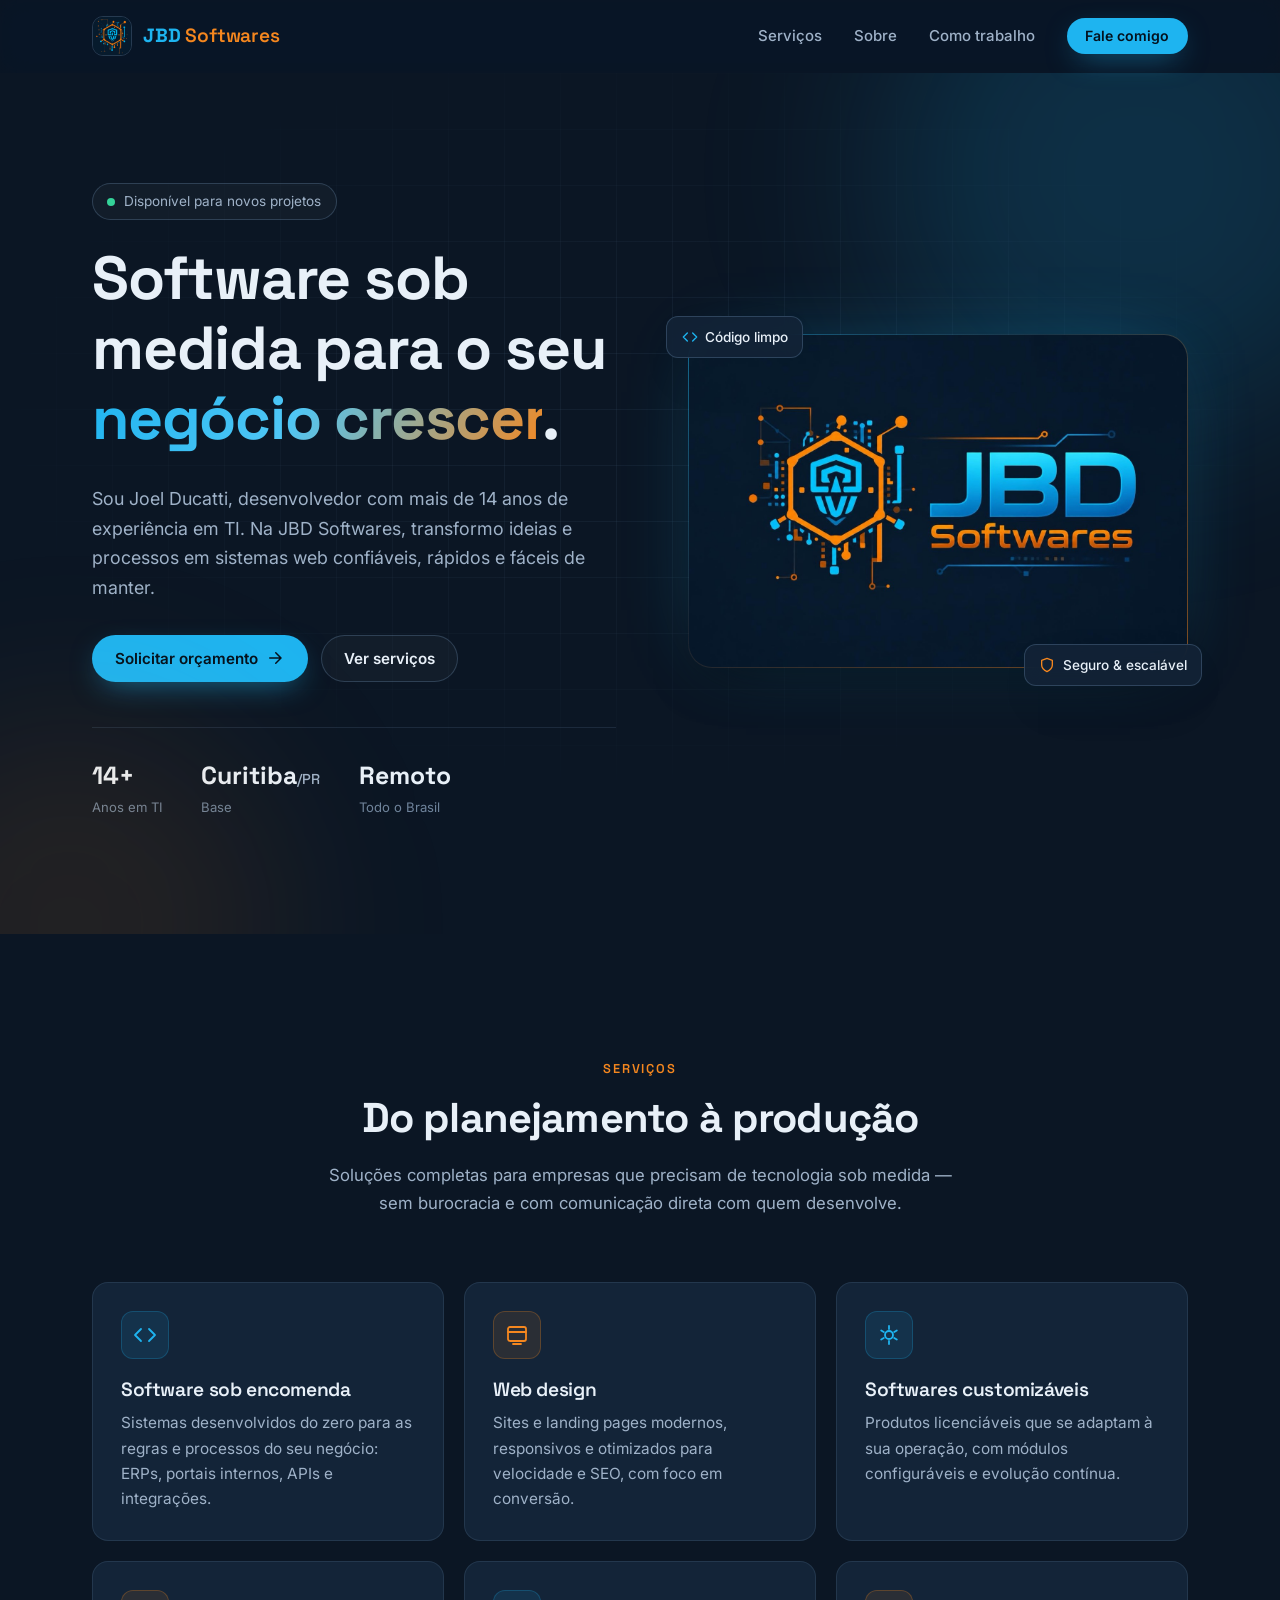
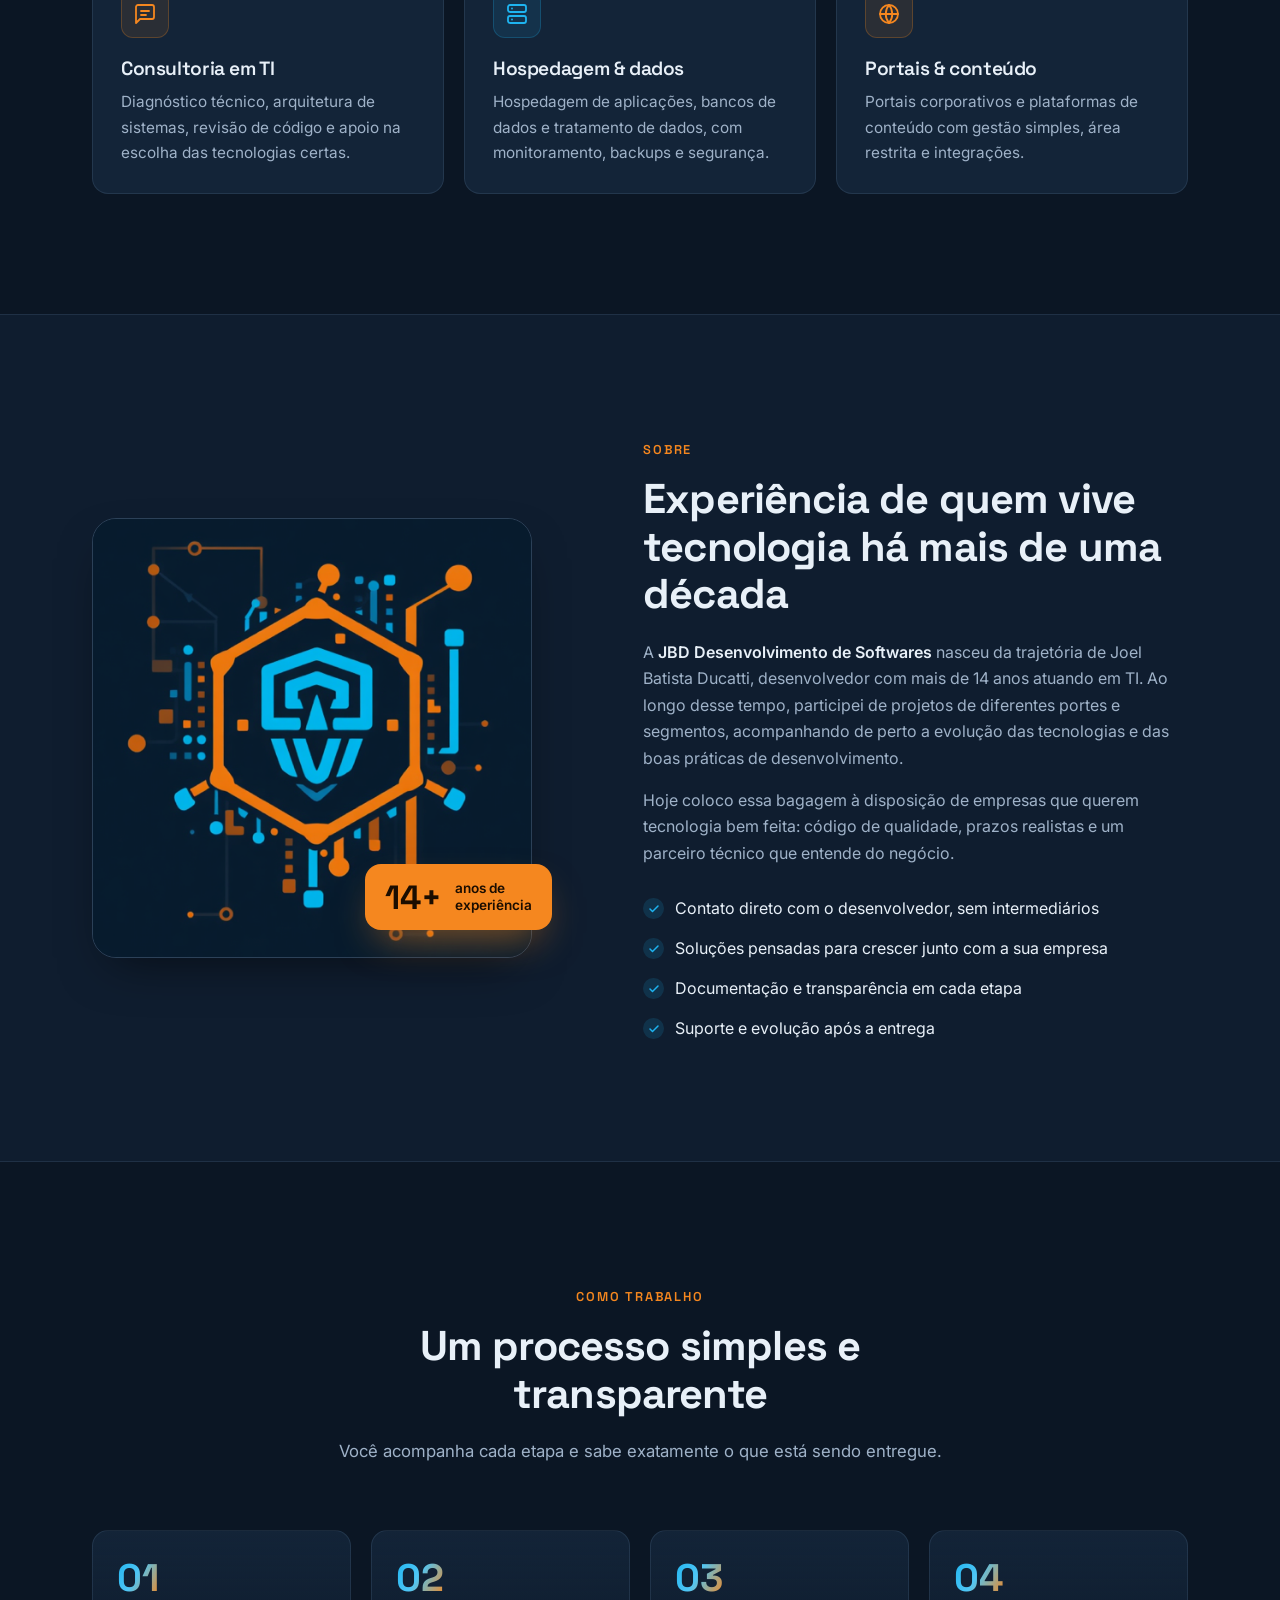
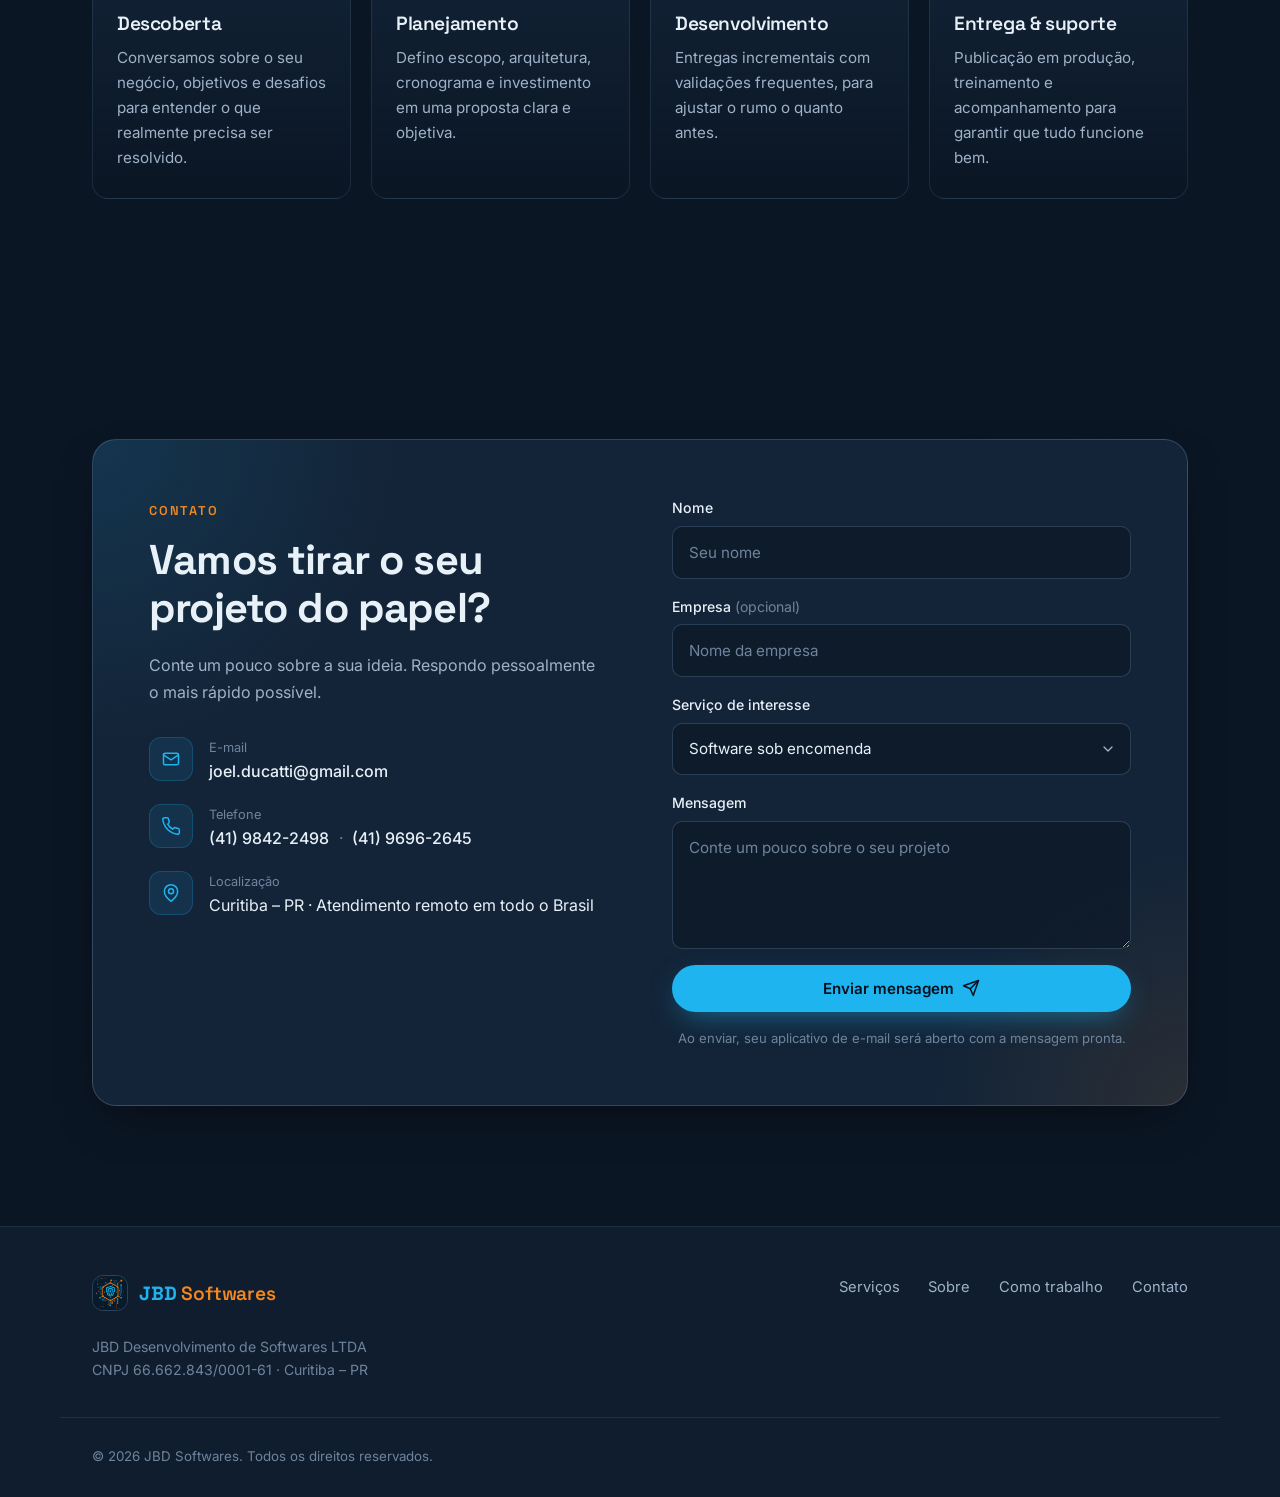
==== index.html @ b248d631 "Cria página de apresentação da JBD Softwares Página única estática com hero, serviços (baseados nas " ====
<!DOCTYPE html>
<html lang="pt-BR" class="no-js">
<head>
  <meta charset="UTF-8">
  <meta name="viewport" content="width=device-width, initial-scale=1.0">
  <title>JBD Softwares | Desenvolvimento de Software sob Medida</title>
  <meta name="description" content="JBD Desenvolvimento de Softwares — software sob encomenda, web design, consultoria em TI e hospedagem. Mais de 14 anos de experiência. Curitiba – PR.">
  <meta name="theme-color" content="#0b1624">

  <meta property="og:type" content="website">
  <meta property="og:title" content="JBD Softwares | Desenvolvimento de Software sob Medida">
  <meta property="og:description" content="Software sob encomenda, web design e consultoria em TI com mais de 14 anos de experiência.">
  <meta property="og:image" content="assets/img/jbd-banner.jpg">
  <meta property="og:locale" content="pt_BR">

  <link rel="icon" type="image/png" href="assets/img/favicon.png">
  <link rel="apple-touch-icon" href="assets/img/jbd-icon.png">

  <link rel="preconnect" href="https://fonts.googleapis.com">
  <link rel="preconnect" href="https://fonts.gstatic.com" crossorigin>
  <link href="https://fonts.googleapis.com/css2?family=Inter:wght@400;500;600&family=Space+Grotesk:wght@500;600;700&display=swap" rel="stylesheet">

  <link rel="stylesheet" href="assets/css/styles.css">
</head>
<body>

  <!-- Navegação -->
  <header class="nav" id="topo">
    <div class="container nav__inner">
      <a href="#topo" class="brand" aria-label="JBD Softwares — início">
        <img src="assets/img/jbd-icon.png" alt="" width="40" height="40" class="brand__icon">
        <span class="brand__name">JBD <span>Softwares</span></span>
      </a>

      <nav class="nav__links" id="menu" aria-label="Principal">
        <a href="#servicos">Serviços</a>
        <a href="#sobre">Sobre</a>
        <a href="#processo">Como trabalho</a>
        <a href="#contato" class="btn btn--sm btn--primary">Fale comigo</a>
      </nav>

      <button class="nav__toggle" aria-label="Abrir menu" aria-controls="menu" aria-expanded="false">
        <span></span><span></span>
      </button>
    </div>
  </header>

  <main>
    <!-- Hero -->
    <section class="hero">
      <div class="hero__grid-bg" aria-hidden="true"></div>
      <div class="container hero__inner">
        <div class="hero__content reveal">
          <span class="pill"><span class="pill__dot"></span>Disponível para novos projetos</span>
          <h1>Software sob medida para o seu <span class="gradient-text">negócio crescer</span>.</h1>
          <p class="lead">
            Sou Joel Ducatti, desenvolvedor com mais de 14 anos de experiência em TI.
            Na JBD Softwares, transformo ideias e processos em sistemas web confiáveis,
            rápidos e fáceis de manter.
          </p>
          <div class="hero__actions">
            <a href="#contato" class="btn btn--primary">
              Solicitar orçamento
              <svg width="18" height="18" viewBox="0 0 24 24" fill="none" stroke="currentColor" stroke-width="2" stroke-linecap="round" stroke-linejoin="round" aria-hidden="true"><path d="M5 12h14M13 5l7 7-7 7"/></svg>
            </a>
            <a href="#servicos" class="btn btn--ghost">Ver serviços</a>
          </div>

          <dl class="stats">
            <div class="stat">
              <dt>Anos em TI</dt>
              <dd>14+</dd>
            </div>
            <div class="stat">
              <dt>Base</dt>
              <dd>Curitiba<small>/PR</small></dd>
            </div>
            <div class="stat">
              <dt>Todo o Brasil</dt>
              <dd>Remoto</dd>
            </div>
          </dl>
        </div>

        <div class="hero__visual reveal" style="--delay: 120ms">
          <div class="hero__card">
            <img src="assets/img/jbd-banner.jpg" alt="Logotipo JBD Softwares" width="1400" height="933">
          </div>
          <div class="float-chip float-chip--a">
            <svg width="16" height="16" viewBox="0 0 24 24" fill="none" stroke="currentColor" stroke-width="2" stroke-linecap="round" stroke-linejoin="round" aria-hidden="true"><path d="m16 18 6-6-6-6M8 6l-6 6 6 6"/></svg>
            Código limpo
          </div>
          <div class="float-chip float-chip--b">
            <svg width="16" height="16" viewBox="0 0 24 24" fill="none" stroke="currentColor" stroke-width="2" stroke-linecap="round" stroke-linejoin="round" aria-hidden="true"><path d="M12 22s8-4 8-10V5l-8-3-8 3v7c0 6 8 10 8 10z"/></svg>
            Seguro &amp; escalável
          </div>
        </div>
      </div>
    </section>

    <!-- Serviços -->
    <section class="section" id="servicos">
      <div class="container">
        <header class="section__head reveal">
          <span class="eyebrow">Serviços</span>
          <h2>Do planejamento à produção</h2>
          <p>Soluções completas para empresas que precisam de tecnologia sob medida — sem burocracia e com comunicação direta com quem desenvolve.</p>
        </header>

        <div class="cards">
          <article class="card reveal">
            <div class="card__icon">
              <svg viewBox="0 0 24 24" fill="none" stroke="currentColor" stroke-width="1.8" stroke-linecap="round" stroke-linejoin="round" aria-hidden="true"><path d="m16 18 6-6-6-6M8 6l-6 6 6 6"/></svg>
            </div>
            <h3>Software sob encomenda</h3>
            <p>Sistemas desenvolvidos do zero para as regras e processos do seu negócio: ERPs, portais internos, APIs e integrações.</p>
          </article>

          <article class="card reveal" style="--delay: 60ms">
            <div class="card__icon">
              <svg viewBox="0 0 24 24" fill="none" stroke="currentColor" stroke-width="1.8" stroke-linecap="round" stroke-linejoin="round" aria-hidden="true"><rect x="3" y="4" width="18" height="14" rx="2"/><path d="M3 9h18M8 21h8"/></svg>
            </div>
            <h3>Web design</h3>
            <p>Sites e landing pages modernos, responsivos e otimizados para velocidade e SEO, com foco em conversão.</p>
          </article>

          <article class="card reveal" style="--delay: 120ms">
            <div class="card__icon">
              <svg viewBox="0 0 24 24" fill="none" stroke="currentColor" stroke-width="1.8" stroke-linecap="round" stroke-linejoin="round" aria-hidden="true"><path d="M12 3v3M12 18v3M4.2 7.5l2.6 1.5M17.2 15l2.6 1.5M4.2 16.5l2.6-1.5M17.2 9l2.6-1.5"/><circle cx="12" cy="12" r="4"/></svg>
            </div>
            <h3>Softwares customizáveis</h3>
            <p>Produtos licenciáveis que se adaptam à sua operação, com módulos configuráveis e evolução contínua.</p>
          </article>

          <article class="card reveal">
            <div class="card__icon">
              <svg viewBox="0 0 24 24" fill="none" stroke="currentColor" stroke-width="1.8" stroke-linecap="round" stroke-linejoin="round" aria-hidden="true"><path d="M21 15a2 2 0 0 1-2 2H7l-4 4V5a2 2 0 0 1 2-2h14a2 2 0 0 1 2 2z"/><path d="M8 9h8M8 13h5"/></svg>
            </div>
            <h3>Consultoria em TI</h3>
            <p>Diagnóstico técnico, arquitetura de sistemas, revisão de código e apoio na escolha das tecnologias certas.</p>
          </article>

          <article class="card reveal" style="--delay: 60ms">
            <div class="card__icon">
              <svg viewBox="0 0 24 24" fill="none" stroke="currentColor" stroke-width="1.8" stroke-linecap="round" stroke-linejoin="round" aria-hidden="true"><rect x="3" y="3" width="18" height="7" rx="2"/><rect x="3" y="14" width="18" height="7" rx="2"/><path d="M7 6.5h.01M7 17.5h.01"/></svg>
            </div>
            <h3>Hospedagem &amp; dados</h3>
            <p>Hospedagem de aplicações, bancos de dados e tratamento de dados, com monitoramento, backups e segurança.</p>
          </article>

          <article class="card reveal" style="--delay: 120ms">
            <div class="card__icon">
              <svg viewBox="0 0 24 24" fill="none" stroke="currentColor" stroke-width="1.8" stroke-linecap="round" stroke-linejoin="round" aria-hidden="true"><circle cx="12" cy="12" r="9"/><path d="M3 12h18M12 3a14 14 0 0 1 0 18M12 3a14 14 0 0 0 0 18"/></svg>
            </div>
            <h3>Portais &amp; conteúdo</h3>
            <p>Portais corporativos e plataformas de conteúdo com gestão simples, área restrita e integrações.</p>
          </article>
        </div>
      </div>
    </section>

    <!-- Sobre -->
    <section class="section section--alt" id="sobre">
      <div class="container about">
        <div class="about__media reveal">
          <div class="about__logo">
            <img src="assets/img/jbd-icon.png" alt="Símbolo da JBD Softwares" width="512" height="512" loading="lazy">
          </div>
          <div class="about__badge">
            <strong>14+</strong>
            <span>anos de<br>experiência</span>
          </div>
        </div>

        <div class="about__content reveal" style="--delay: 100ms">
          <span class="eyebrow">Sobre</span>
          <h2>Experiência de quem vive tecnologia há mais de uma década</h2>
          <p>
            A <strong>JBD Desenvolvimento de Softwares</strong> nasceu da trajetória de Joel Batista Ducatti,
            desenvolvedor com mais de 14 anos atuando em TI. Ao longo desse tempo, participei de projetos
            de diferentes portes e segmentos, acompanhando de perto a evolução das tecnologias e
            das boas práticas de desenvolvimento.
          </p>
          <p>
            Hoje coloco essa bagagem à disposição de empresas que querem tecnologia bem feita:
            código de qualidade, prazos realistas e um parceiro técnico que entende do negócio.
          </p>

          <ul class="checklist">
            <li>Contato direto com o desenvolvedor, sem intermediários</li>
            <li>Soluções pensadas para crescer junto com a sua empresa</li>
            <li>Documentação e transparência em cada etapa</li>
            <li>Suporte e evolução após a entrega</li>
          </ul>
        </div>
      </div>
    </section>

    <!-- Processo -->
    <section class="section" id="processo">
      <div class="container">
        <header class="section__head reveal">
          <span class="eyebrow">Como trabalho</span>
          <h2>Um processo simples e transparente</h2>
          <p>Você acompanha cada etapa e sabe exatamente o que está sendo entregue.</p>
        </header>

        <ol class="steps">
          <li class="step reveal">
            <span class="step__num">01</span>
            <h3>Descoberta</h3>
            <p>Conversamos sobre o seu negócio, objetivos e desafios para entender o que realmente precisa ser resolvido.</p>
          </li>
          <li class="step reveal" style="--delay: 60ms">
            <span class="step__num">02</span>
            <h3>Planejamento</h3>
            <p>Defino escopo, arquitetura, cronograma e investimento em uma proposta clara e objetiva.</p>
          </li>
          <li class="step reveal" style="--delay: 120ms">
            <span class="step__num">03</span>
            <h3>Desenvolvimento</h3>
            <p>Entregas incrementais com validações frequentes, para ajustar o rumo o quanto antes.</p>
          </li>
          <li class="step reveal" style="--delay: 180ms">
            <span class="step__num">04</span>
            <h3>Entrega &amp; suporte</h3>
            <p>Publicação em produção, treinamento e acompanhamento para garantir que tudo funcione bem.</p>
          </li>
        </ol>
      </div>
    </section>

    <!-- CTA / Contato -->
    <section class="section" id="contato">
      <div class="container">
        <div class="contact reveal">
          <div class="contact__info">
            <span class="eyebrow">Contato</span>
            <h2>Vamos tirar o seu projeto do papel?</h2>
            <p>Conte um pouco sobre a sua ideia. Respondo pessoalmente o mais rápido possível.</p>

            <ul class="contact__list">
              <li>
                <span class="contact__icon">
                  <svg viewBox="0 0 24 24" fill="none" stroke="currentColor" stroke-width="1.8" stroke-linecap="round" stroke-linejoin="round" aria-hidden="true"><rect x="3" y="5" width="18" height="14" rx="2"/><path d="m3 7 9 6 9-6"/></svg>
                </span>
                <div>
                  <small>E-mail</small>
                  <a href="mailto:joel.ducatti@gmail.com">joel.ducatti@gmail.com</a>
                </div>
              </li>
              <li>
                <span class="contact__icon">
                  <svg viewBox="0 0 24 24" fill="none" stroke="currentColor" stroke-width="1.8" stroke-linecap="round" stroke-linejoin="round" aria-hidden="true"><path d="M22 16.9v3a2 2 0 0 1-2.2 2 19.8 19.8 0 0 1-8.6-3.1 19.5 19.5 0 0 1-6-6A19.8 19.8 0 0 1 2.1 4.2 2 2 0 0 1 4.1 2h3a2 2 0 0 1 2 1.7c.1.9.4 1.8.7 2.7a2 2 0 0 1-.5 2.1L8 9.8a16 16 0 0 0 6 6l1.3-1.3a2 2 0 0 1 2.1-.4c.9.3 1.8.6 2.7.7a2 2 0 0 1 1.7 2z"/></svg>
                </span>
                <div>
                  <small>Telefone</small>
                  <a href="tel:+554198422498">(41) 9842-2498</a>
                  <span class="sep">·</span>
                  <a href="tel:+554196962645">(41) 9696-2645</a>
                </div>
              </li>
              <li>
                <span class="contact__icon">
                  <svg viewBox="0 0 24 24" fill="none" stroke="currentColor" stroke-width="1.8" stroke-linecap="round" stroke-linejoin="round" aria-hidden="true"><path d="M20 10c0 6-8 12-8 12s-8-6-8-12a8 8 0 0 1 16 0z"/><circle cx="12" cy="10" r="3"/></svg>
                </span>
                <div>
                  <small>Localização</small>
                  <span>Curitiba – PR · Atendimento remoto em todo o Brasil</span>
                </div>
              </li>
            </ul>
          </div>

          <form class="form" id="contact-form" novalidate>
            <div class="field">
              <label for="nome">Nome</label>
              <input id="nome" name="nome" type="text" autocomplete="name" placeholder="Seu nome" required>
            </div>
            <div class="field">
              <label for="empresa">Empresa <span class="optional">(opcional)</span></label>
              <input id="empresa" name="empresa" type="text" autocomplete="organization" placeholder="Nome da empresa">
            </div>
            <div class="field">
              <label for="servico">Serviço de interesse</label>
              <select id="servico" name="servico">
                <option>Software sob encomenda</option>
                <option>Web design / site</option>
                <option>Software customizável</option>
                <option>Consultoria em TI</option>
                <option>Hospedagem &amp; dados</option>
                <option>Outro</option>
              </select>
            </div>
            <div class="field">
              <label for="mensagem">Mensagem</label>
              <textarea id="mensagem" name="mensagem" rows="4" placeholder="Conte um pouco sobre o seu projeto" required></textarea>
            </div>
            <button type="submit" class="btn btn--primary btn--block">
              Enviar mensagem
              <svg width="18" height="18" viewBox="0 0 24 24" fill="none" stroke="currentColor" stroke-width="2" stroke-linecap="round" stroke-linejoin="round" aria-hidden="true"><path d="m22 2-7 20-4-9-9-4z"/><path d="M22 2 11 13"/></svg>
            </button>
            <p class="form__note" id="form-note" role="status">Ao enviar, seu aplicativo de e-mail será aberto com a mensagem pronta.</p>
          </form>
        </div>
      </div>
    </section>
  </main>

  <footer class="footer">
    <div class="container footer__inner">
      <div class="footer__brand">
        <a href="#topo" class="brand">
          <img src="assets/img/jbd-icon.png" alt="" width="36" height="36" class="brand__icon" loading="lazy">
          <span class="brand__name">JBD <span>Softwares</span></span>
        </a>
        <p>JBD Desenvolvimento de Softwares LTDA<br>CNPJ 66.662.843/0001-61 · Curitiba – PR</p>
      </div>
      <nav class="footer__links" aria-label="Rodapé">
        <a href="#servicos">Serviços</a>
        <a href="#sobre">Sobre</a>
        <a href="#processo">Como trabalho</a>
        <a href="#contato">Contato</a>
      </nav>
    </div>
    <div class="container footer__bottom">
      <small>© <span id="year">2026</span> JBD Softwares. Todos os direitos reservados.</small>
    </div>
  </footer>

  <script src="assets/js/main.js" defer></script>
</body>
</html>
---- assets/css/styles.css ----
/* ==========================================================================
   JBD Softwares — estilos
   Paleta derivada do logotipo: azul-marinho, ciano e laranja.
   ========================================================================== */

:root {
  --bg: #0b1624;
  --bg-alt: #0f1d2f;
  --surface: #132438;
  --surface-2: #182c44;
  --border: rgba(148, 190, 230, 0.12);
  --border-strong: rgba(148, 190, 230, 0.22);

  --text: #e8f0f8;
  --text-muted: #9fb2c8;
  --text-subtle: #6f849c;

  --cyan: #1eb4f0;
  --cyan-600: #1592d0;
  --orange: #f5871f;
  --orange-600: #e0700c;

  --gradient: linear-gradient(120deg, var(--cyan) 0%, #4fc6f5 45%, var(--orange) 100%);

  --radius-sm: 10px;
  --radius: 16px;
  --radius-lg: 24px;

  --shadow: 0 20px 50px -20px rgba(0, 0, 0, 0.6);
  --container: 1160px;
  --gutter: clamp(16px, 4vw, 32px);

  --font-body: "Inter", system-ui, -apple-system, "Segoe UI", Roboto, sans-serif;
  --font-display: "Space Grotesk", var(--font-body);
}

*,
*::before,
*::after { box-sizing: border-box; }

html { scroll-behavior: smooth; scroll-padding-top: 80px; }

body {
  margin: 0;
  background: var(--bg);
  color: var(--text);
  font-family: var(--font-body);
  font-size: 16px;
  line-height: 1.65;
  -webkit-font-smoothing: antialiased;
  overflow-x: hidden;
}

img { max-width: 100%; height: auto; display: block; }
a { color: inherit; text-decoration: none; }

h1, h2, h3 {
  font-family: var(--font-display);
  line-height: 1.15;
  letter-spacing: -0.02em;
  margin: 0 0 0.5em;
}
h1 { font-size: clamp(2.2rem, 5.2vw, 3.8rem); font-weight: 700; }
h2 { font-size: clamp(1.8rem, 3.6vw, 2.6rem); font-weight: 700; }
h3 { font-size: 1.2rem; font-weight: 600; }
p  { margin: 0 0 1em; color: var(--text-muted); }

:focus-visible { outline: 2px solid var(--cyan); outline-offset: 3px; border-radius: 6px; }

.container {
  width: 100%;
  max-width: var(--container);
  margin: 0 auto;
  padding: 0 var(--gutter);
}

.gradient-text {
  background: var(--gradient);
  -webkit-background-clip: text;
  background-clip: text;
  color: transparent;
}

.eyebrow {
  display: inline-block;
  font-family: var(--font-display);
  font-size: 0.8rem;
  font-weight: 600;
  letter-spacing: 0.14em;
  text-transform: uppercase;
  color: var(--orange);
  margin-bottom: 0.9rem;
}

/* ---------- Botões ---------- */
.btn {
  display: inline-flex;
  align-items: center;
  justify-content: center;
  gap: 0.5rem;
  padding: 0.85rem 1.4rem;
  border-radius: 999px;
  border: 1px solid transparent;
  font: 600 0.95rem/1 var(--font-body);
  cursor: pointer;
  transition: transform .2s ease, background-color .2s ease, border-color .2s ease, box-shadow .2s ease;
}
.btn:hover { transform: translateY(-2px); }
.btn:active { transform: translateY(0); }

.btn--primary {
  background: var(--cyan);
  color: #04111d;
  box-shadow: 0 10px 30px -10px rgba(30, 180, 240, 0.6);
}
.btn--primary:hover { background: #3cc2f5; box-shadow: 0 14px 34px -10px rgba(30, 180, 240, 0.75); }

.btn--ghost {
  background: rgba(255, 255, 255, 0.03);
  border-color: var(--border-strong);
  color: var(--text);
}
.btn--ghost:hover { border-color: var(--cyan); background: rgba(30, 180, 240, 0.08); }

.btn--sm { padding: 0.6rem 1.1rem; font-size: 0.88rem; }
.btn--block { width: 100%; }

/* ---------- Navegação ---------- */
.nav {
  position: sticky;
  top: 0;
  z-index: 50;
  background: rgba(11, 22, 36, 0.72);
  backdrop-filter: saturate(160%) blur(14px);
  -webkit-backdrop-filter: saturate(160%) blur(14px);
  border-bottom: 1px solid transparent;
  transition: border-color .3s ease, background-color .3s ease;
}
.nav.is-scrolled { border-bottom-color: var(--border); background: rgba(11, 22, 36, 0.88); }

.nav__inner {
  display: flex;
  align-items: center;
  justify-content: space-between;
  height: 72px;
}

.brand { display: inline-flex; align-items: center; gap: 0.7rem; }
.brand__icon {
  width: 40px;
  height: 40px;
  border-radius: 11px;
  border: 1px solid var(--border-strong);
  object-fit: cover;
}
.brand__name {
  font-family: var(--font-display);
  font-weight: 700;
  font-size: 1.2rem;
  letter-spacing: -0.01em;
  color: var(--cyan);
}
.brand__name span { color: var(--orange); font-weight: 600; }

.nav__links { display: flex; align-items: center; gap: 2rem; }
.nav__links a:not(.btn) {
  font-size: 0.94rem;
  font-weight: 500;
  color: var(--text-muted);
  transition: color .2s ease;
}
.nav__links a:not(.btn):hover { color: var(--text); }

.nav__toggle {
  display: none;
  width: 44px;
  height: 44px;
  border: 1px solid var(--border-strong);
  border-radius: 12px;
  background: transparent;
  cursor: pointer;
  position: relative;
}
.nav__toggle span {
  position: absolute;
  left: 12px;
  right: 12px;
  height: 2px;
  background: var(--text);
  border-radius: 2px;
  transition: transform .25s ease, top .25s ease;
}
.nav__toggle span:first-child { top: 17px; }
.nav__toggle span:last-child { top: 25px; }
.nav__toggle[aria-expanded="true"] span:first-child { top: 21px; transform: rotate(45deg); }
.nav__toggle[aria-expanded="true"] span:last-child { top: 21px; transform: rotate(-45deg); }

/* ---------- Hero ---------- */
.hero {
  position: relative;
  padding: clamp(56px, 9vw, 110px) 0 clamp(64px, 9vw, 120px);
  overflow: hidden;
}
.hero::before,
.hero::after {
  content: "";
  position: absolute;
  border-radius: 50%;
  filter: blur(90px);
  pointer-events: none;
}
.hero::before { width: 520px; height: 520px; background: rgba(30, 180, 240, 0.16); top: -160px; right: -120px; }
.hero::after  { width: 420px; height: 420px; background: rgba(245, 135, 31, 0.10); bottom: -200px; left: -140px; }

.hero__grid-bg {
  position: absolute;
  inset: 0;
  background-image:
    linear-gradient(var(--border) 1px, transparent 1px),
    linear-gradient(90deg, var(--border) 1px, transparent 1px);
  background-size: 56px 56px;
  mask-image: radial-gradient(ellipse 70% 60% at 50% 40%, #000 20%, transparent 75%);
  -webkit-mask-image: radial-gradient(ellipse 70% 60% at 50% 40%, #000 20%, transparent 75%);
  opacity: 0.5;
  pointer-events: none;
}

.hero__inner {
  position: relative;
  display: grid;
  grid-template-columns: 1.05fr 1fr;
  gap: clamp(40px, 6vw, 72px);
  align-items: center;
}

.pill {
  display: inline-flex;
  align-items: center;
  gap: 0.55rem;
  padding: 0.4rem 0.9rem;
  border: 1px solid var(--border-strong);
  border-radius: 999px;
  background: rgba(255, 255, 255, 0.03);
  font-size: 0.85rem;
  color: var(--text-muted);
  margin-bottom: 1.5rem;
}
.pill__dot {
  width: 8px;
  height: 8px;
  border-radius: 50%;
  background: #34d399;
  box-shadow: 0 0 0 0 rgba(52, 211, 153, 0.6);
  animation: pulse 2s infinite;
}
@keyframes pulse {
  0%   { box-shadow: 0 0 0 0 rgba(52, 211, 153, 0.55); }
  70%  { box-shadow: 0 0 0 8px rgba(52, 211, 153, 0); }
  100% { box-shadow: 0 0 0 0 rgba(52, 211, 153, 0); }
}

.lead { font-size: clamp(1.02rem, 1.4vw, 1.15rem); max-width: 540px; margin-bottom: 2rem; }

.hero__actions { display: flex; flex-wrap: wrap; gap: 0.8rem; margin-bottom: 2.8rem; }

.stats {
  display: grid;
  grid-template-columns: repeat(3, auto);
  justify-content: start;
  gap: 0 2.4rem;
  margin: 0;
  padding-top: 1.8rem;
  border-top: 1px solid var(--border);
}
.stat { display: flex; flex-direction: column-reverse; }
.stat dt { font-size: 0.82rem; color: var(--text-subtle); }
.stat dd {
  margin: 0;
  font-family: var(--font-display);
  font-weight: 700;
  font-size: 1.55rem;
  color: var(--text);
}
.stat dd small { font-size: 0.9rem; color: var(--text-muted); font-weight: 500; }

.hero__visual { position: relative; }
.hero__card {
  position: relative;
  border-radius: var(--radius-lg);
  padding: 1px;
  background: linear-gradient(140deg, rgba(30, 180, 240, 0.55), rgba(255, 255, 255, 0.06) 40%, rgba(245, 135, 31, 0.5));
  box-shadow: var(--shadow), 0 0 80px -30px rgba(30, 180, 240, 0.45);
}
.hero__card img { border-radius: calc(var(--radius-lg) - 1px); width: 100%; }

.float-chip {
  position: absolute;
  display: inline-flex;
  align-items: center;
  gap: 0.45rem;
  padding: 0.55rem 0.9rem;
  border-radius: 12px;
  background: rgba(19, 36, 56, 0.85);
  border: 1px solid var(--border-strong);
  backdrop-filter: blur(10px);
  -webkit-backdrop-filter: blur(10px);
  font-size: 0.85rem;
  font-weight: 500;
  box-shadow: var(--shadow);
  animation: float 6s ease-in-out infinite;
}
.float-chip svg { color: var(--cyan); }
.float-chip--a { top: -18px; left: -22px; }
.float-chip--b { bottom: -18px; right: -14px; animation-delay: -3s; }
.float-chip--b svg { color: var(--orange); }
@keyframes float {
  0%, 100% { transform: translateY(0); }
  50%      { transform: translateY(-8px); }
}

/* ---------- Seções ---------- */
.section { padding: clamp(72px, 10vw, 120px) 0; position: relative; }
.section--alt {
  background: var(--bg-alt);
  border-top: 1px solid var(--border);
  border-bottom: 1px solid var(--border);
}

.section__head { max-width: 640px; margin: 0 auto clamp(40px, 6vw, 64px); text-align: center; }
.section__head p { font-size: 1.05rem; margin: 0; }

/* ---------- Cards de serviço ---------- */
.cards {
  display: grid;
  grid-template-columns: repeat(3, 1fr);
  gap: 20px;
}
.card {
  position: relative;
  padding: 28px;
  border-radius: var(--radius);
  background: var(--surface);
  border: 1px solid var(--border);
  transition: transform .3s ease, border-color .3s ease, background-color .3s ease;
  overflow: hidden;
}
.card::after {
  content: "";
  position: absolute;
  inset: 0;
  background: radial-gradient(400px circle at var(--mx, 50%) var(--my, 0%), rgba(30, 180, 240, 0.10), transparent 45%);
  opacity: 0;
  transition: opacity .3s ease;
  pointer-events: none;
}
.card:hover { transform: translateY(-4px); border-color: rgba(30, 180, 240, 0.35); background: var(--surface-2); }
.card:hover::after { opacity: 1; }
.card p { margin: 0; font-size: 0.96rem; }

.card__icon {
  display: grid;
  place-items: center;
  width: 48px;
  height: 48px;
  margin-bottom: 20px;
  border-radius: 12px;
  color: var(--cyan);
  background: rgba(30, 180, 240, 0.10);
  border: 1px solid rgba(30, 180, 240, 0.22);
}
.card__icon svg { width: 24px; height: 24px; }
.card:nth-child(even) .card__icon {
  color: var(--orange);
  background: rgba(245, 135, 31, 0.10);
  border-color: rgba(245, 135, 31, 0.25);
}

/* ---------- Sobre ---------- */
.about {
  display: grid;
  grid-template-columns: 0.85fr 1fr;
  gap: clamp(40px, 7vw, 88px);
  align-items: center;
}
.about__media { position: relative; max-width: 440px; }
.about__logo {
  border-radius: var(--radius-lg);
  overflow: hidden;
  border: 1px solid var(--border-strong);
  box-shadow: var(--shadow);
}
.about__badge {
  position: absolute;
  right: -20px;
  bottom: 28px;
  display: flex;
  align-items: center;
  gap: 0.8rem;
  padding: 1rem 1.25rem;
  border-radius: var(--radius);
  background: var(--orange);
  color: #1b0d00;
  box-shadow: 0 18px 40px -14px rgba(245, 135, 31, 0.6);
}
.about__badge strong { font-family: var(--font-display); font-size: 2.1rem; line-height: 1; }
.about__badge span { font-size: 0.85rem; font-weight: 600; line-height: 1.25; }

.about__content p strong { color: var(--text); font-weight: 600; }

.checklist { list-style: none; margin: 1.8rem 0 0; padding: 0; display: grid; gap: 0.85rem; }
.checklist li {
  position: relative;
  padding-left: 2rem;
  color: var(--text);
}
.checklist li::before {
  content: "";
  position: absolute;
  left: 0;
  top: 0.2em;
  width: 1.3rem;
  height: 1.3rem;
  border-radius: 50%;
  background: rgba(30, 180, 240, 0.14) url("data:image/svg+xml,%3Csvg xmlns='http://www.w3.org/2000/svg' viewBox='0 0 24 24' fill='none' stroke='%231eb4f0' stroke-width='3' stroke-linecap='round' stroke-linejoin='round'%3E%3Cpath d='M20 6 9 17l-5-5'/%3E%3C/svg%3E") center / 0.75rem no-repeat;
}

/* ---------- Processo ---------- */
.steps {
  list-style: none;
  margin: 0;
  padding: 0;
  display: grid;
  grid-template-columns: repeat(4, 1fr);
  gap: 20px;
  counter-reset: step;
}
.step {
  position: relative;
  padding: 28px 24px;
  border-radius: var(--radius);
  border: 1px solid var(--border);
  background: linear-gradient(180deg, var(--surface) 0%, transparent 100%);
}
.step__num {
  display: inline-block;
  font-family: var(--font-display);
  font-weight: 700;
  font-size: 2.4rem;
  line-height: 1;
  margin-bottom: 1rem;
  background: var(--gradient);
  -webkit-background-clip: text;
  background-clip: text;
  color: transparent;
}
.step p { margin: 0; font-size: 0.95rem; }

/* ---------- Contato ---------- */
.contact {
  display: grid;
  grid-template-columns: 1fr 1fr;
  gap: clamp(32px, 5vw, 64px);
  padding: clamp(28px, 5vw, 56px);
  border-radius: var(--radius-lg);
  border: 1px solid var(--border-strong);
  background:
    radial-gradient(600px circle at 0% 0%, rgba(30, 180, 240, 0.12), transparent 50%),
    radial-gradient(500px circle at 100% 100%, rgba(245, 135, 31, 0.10), transparent 50%),
    var(--surface);
  box-shadow: var(--shadow);
}

.contact__list { list-style: none; margin: 2rem 0 0; padding: 0; display: grid; gap: 1.2rem; }
.contact__list li { display: flex; gap: 1rem; align-items: flex-start; }
.contact__list small { display: block; font-size: 0.8rem; color: var(--text-subtle); }
.contact__list a { color: var(--text); font-weight: 500; transition: color .2s ease; word-break: break-word; }
.contact__list a:hover { color: var(--cyan); }
.contact__list .sep { color: var(--text-subtle); margin: 0 0.35rem; }
.contact__icon {
  flex: none;
  display: grid;
  place-items: center;
  width: 44px;
  height: 44px;
  border-radius: 12px;
  color: var(--cyan);
  background: rgba(30, 180, 240, 0.10);
  border: 1px solid rgba(30, 180, 240, 0.22);
}
.contact__icon svg { width: 20px; height: 20px; }

.form { display: grid; gap: 1rem; align-content: start; }
.field { display: grid; gap: 0.4rem; }
.field label { font-size: 0.88rem; font-weight: 500; color: var(--text); }
.field .optional { color: var(--text-subtle); font-weight: 400; }
.field input,
.field select,
.field textarea {
  width: 100%;
  padding: 0.8rem 1rem;
  border-radius: var(--radius-sm);
  border: 1px solid var(--border-strong);
  background: rgba(11, 22, 36, 0.6);
  color: var(--text);
  font: inherit;
  font-size: 0.95rem;
  transition: border-color .2s ease, box-shadow .2s ease;
}
.field select {
  appearance: none;
  background-image: url("data:image/svg+xml,%3Csvg xmlns='http://www.w3.org/2000/svg' viewBox='0 0 24 24' fill='none' stroke='%239fb2c8' stroke-width='2' stroke-linecap='round' stroke-linejoin='round'%3E%3Cpath d='m6 9 6 6 6-6'/%3E%3C/svg%3E");
  background-repeat: no-repeat;
  background-position: right 0.9rem center;
  background-size: 1rem;
  padding-right: 2.5rem;
}
.field select option { background: var(--surface); }
.field textarea { resize: vertical; min-height: 110px; }
.field input::placeholder,
.field textarea::placeholder { color: var(--text-subtle); }
.field input:focus,
.field select:focus,
.field textarea:focus {
  outline: none;
  border-color: var(--cyan);
  box-shadow: 0 0 0 3px rgba(30, 180, 240, 0.18);
}
.field.has-error input,
.field.has-error textarea { border-color: #f87171; }

.form__note { font-size: 0.82rem; color: var(--text-subtle); margin: 0; text-align: center; }
.form__note.is-error { color: #f87171; }

/* ---------- Rodapé ---------- */
.footer { border-top: 1px solid var(--border); padding: 48px 0 28px; background: var(--bg-alt); }
.footer__inner {
  display: flex;
  justify-content: space-between;
  align-items: flex-start;
  gap: 32px;
  flex-wrap: wrap;
}
.footer__brand p { margin: 1rem 0 0; font-size: 0.88rem; color: var(--text-subtle); }
.footer__brand .brand__icon { width: 36px; height: 36px; }
.footer__links { display: flex; gap: 1.8rem; flex-wrap: wrap; }
.footer__links a { font-size: 0.92rem; color: var(--text-muted); transition: color .2s ease; }
.footer__links a:hover { color: var(--text); }
.footer__bottom {
  margin-top: 36px;
  padding-top: 24px;
  border-top: 1px solid var(--border);
  color: var(--text-subtle);
}

/* ---------- Animação de entrada ---------- */
.reveal {
  opacity: 0;
  transform: translateY(24px);
  transition: opacity .7s ease, transform .7s cubic-bezier(.2, .7, .2, 1);
  transition-delay: var(--delay, 0ms);
}
.reveal.is-visible { opacity: 1; transform: none; }
.no-js .reveal { opacity: 1; transform: none; }

@media (prefers-reduced-motion: reduce) {
  html { scroll-behavior: auto; }
  *, *::before, *::after { animation: none !important; transition: none !important; }
  .reveal { opacity: 1; transform: none; }
}

/* ---------- Responsivo ---------- */
@media (max-width: 1024px) {
  .cards { grid-template-columns: repeat(2, 1fr); }
  .steps { grid-template-columns: repeat(2, 1fr); }
}

@media (max-width: 860px) {
  .nav__toggle { display: block; }
  .nav__links {
    position: absolute;
    top: 72px;
    left: 0;
    right: 0;
    flex-direction: column;
    align-items: stretch;
    gap: 0;
    padding: 12px var(--gutter) 24px;
    background: rgba(11, 22, 36, 0.97);
    border-bottom: 1px solid var(--border);
    opacity: 0;
    visibility: hidden;
    transform: translateY(-8px);
    transition: opacity .25s ease, transform .25s ease, visibility .25s;
  }
  .nav__links.is-open { opacity: 1; visibility: visible; transform: none; }
  .nav__links a:not(.btn) { padding: 14px 0; border-bottom: 1px solid var(--border); font-size: 1rem; }
  .nav__links .btn { margin-top: 16px; }

  .hero__inner,
  .about,
  .contact { grid-template-columns: 1fr; }
  .hero__visual { max-width: 560px; }
  .about__media { margin: 0 auto; width: 100%; max-width: 380px; }
}

@media (max-width: 560px) {
  .cards,
  .steps { grid-template-columns: 1fr; }
  .stats { grid-template-columns: repeat(3, 1fr); gap: 0 1rem; }
  .stat dd { font-size: 1.2rem; }
  .float-chip--a { left: 8px; top: -16px; }
  .float-chip--b { right: 8px; }
  .about__badge { right: 12px; bottom: 16px; }
  .hero__actions .btn { flex: 1 1 auto; }
  .footer__inner { flex-direction: column; }
}
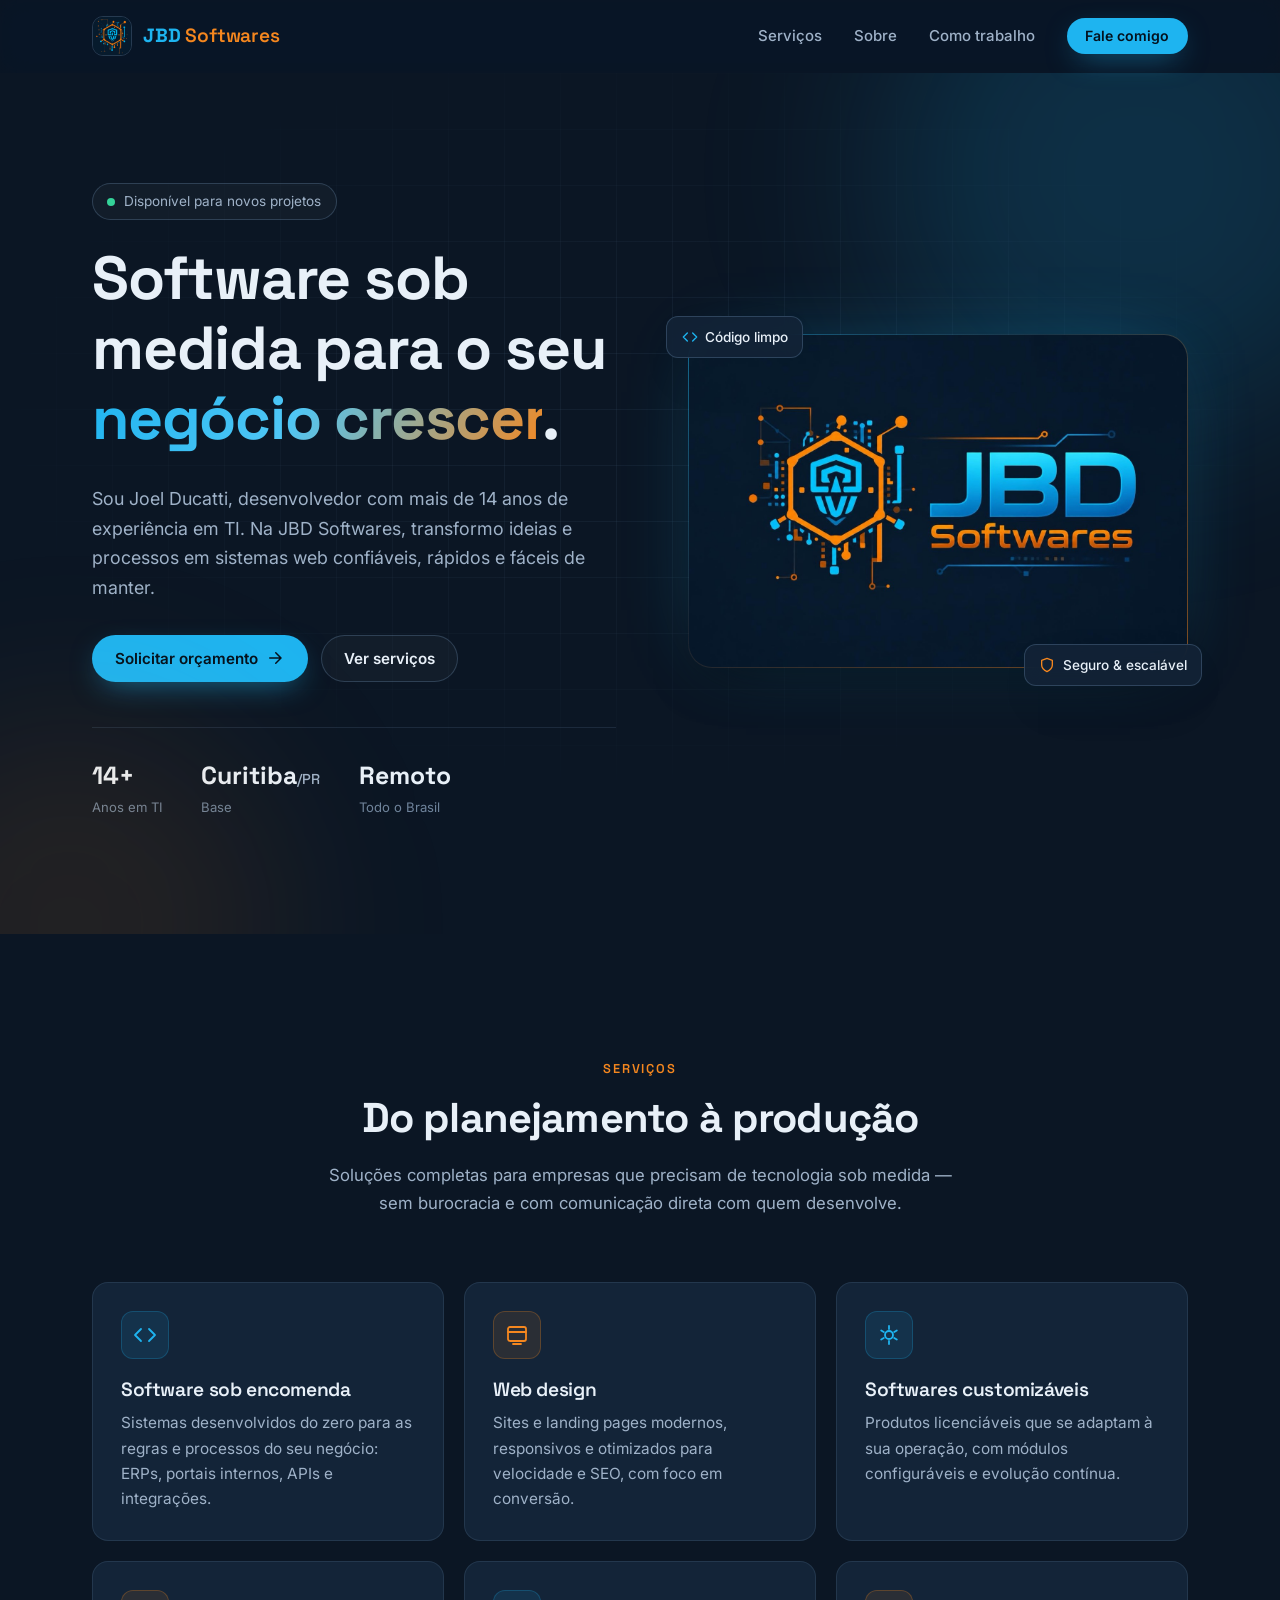
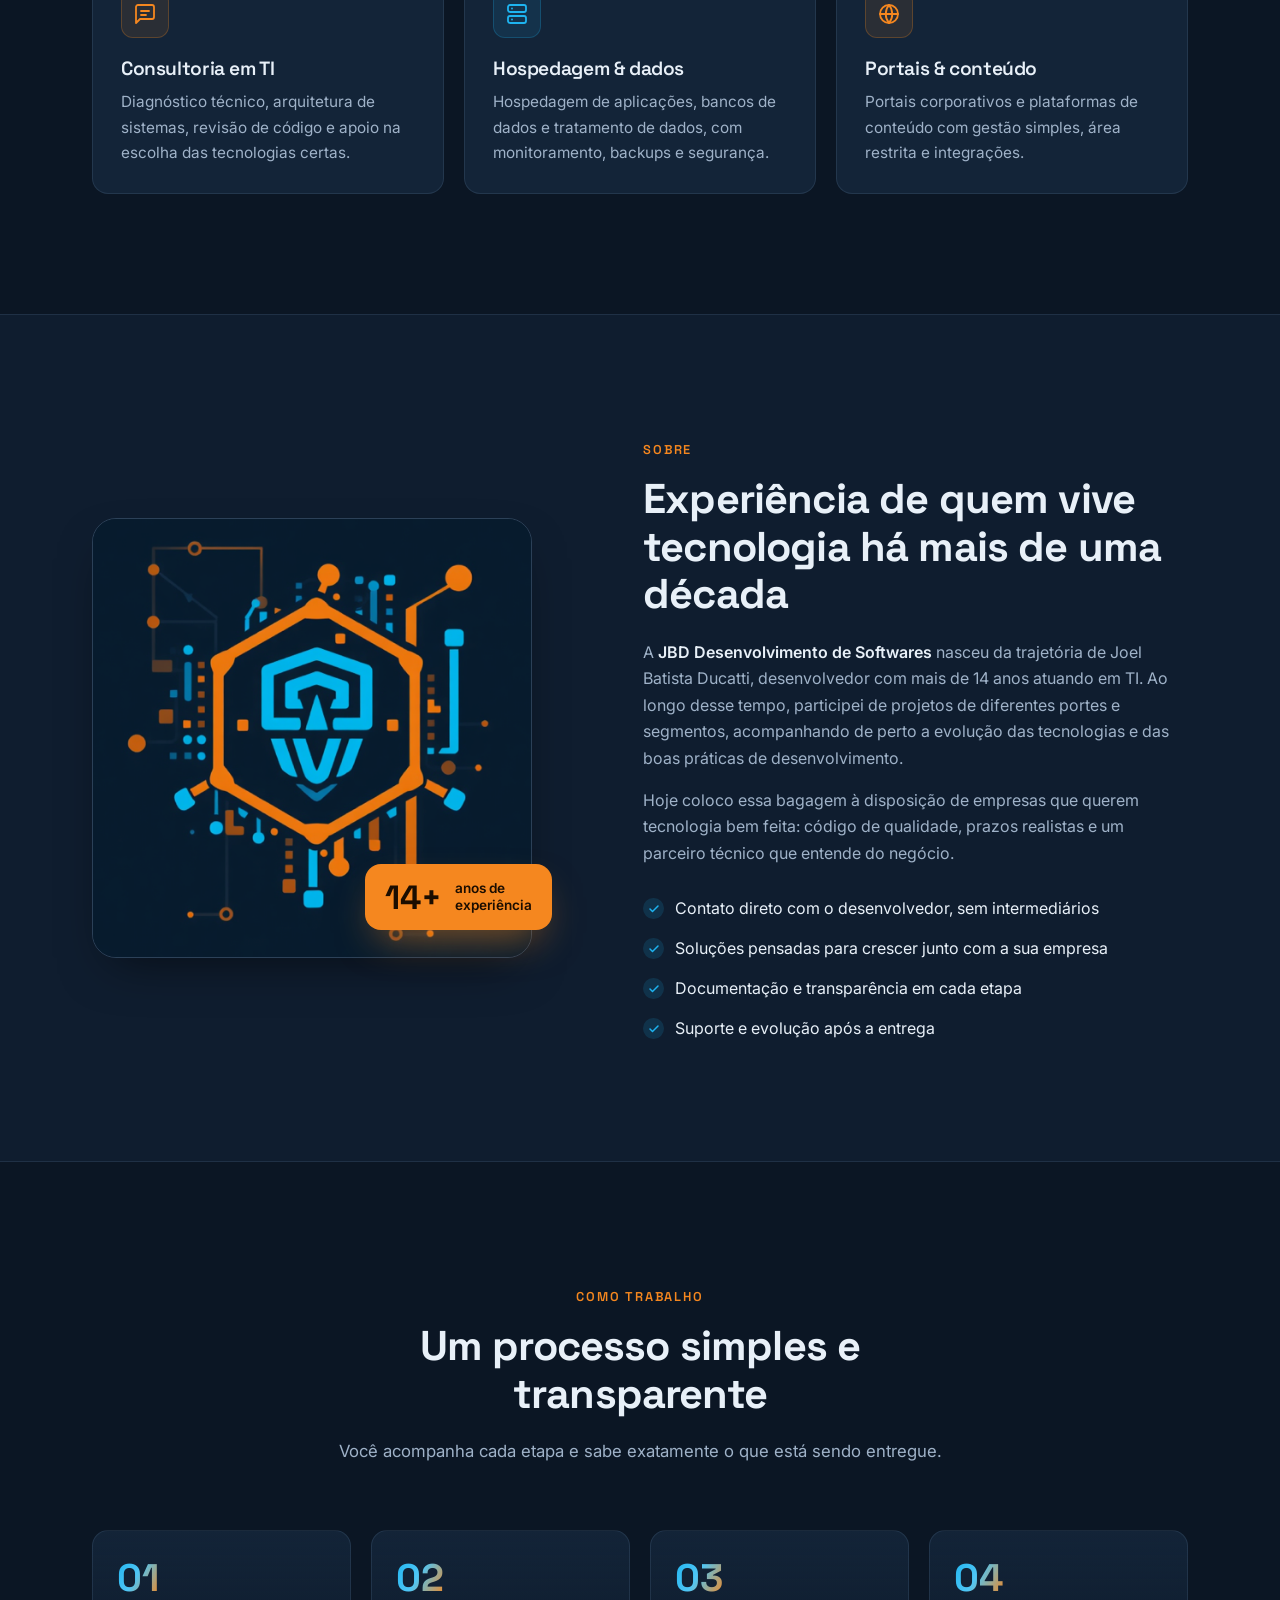
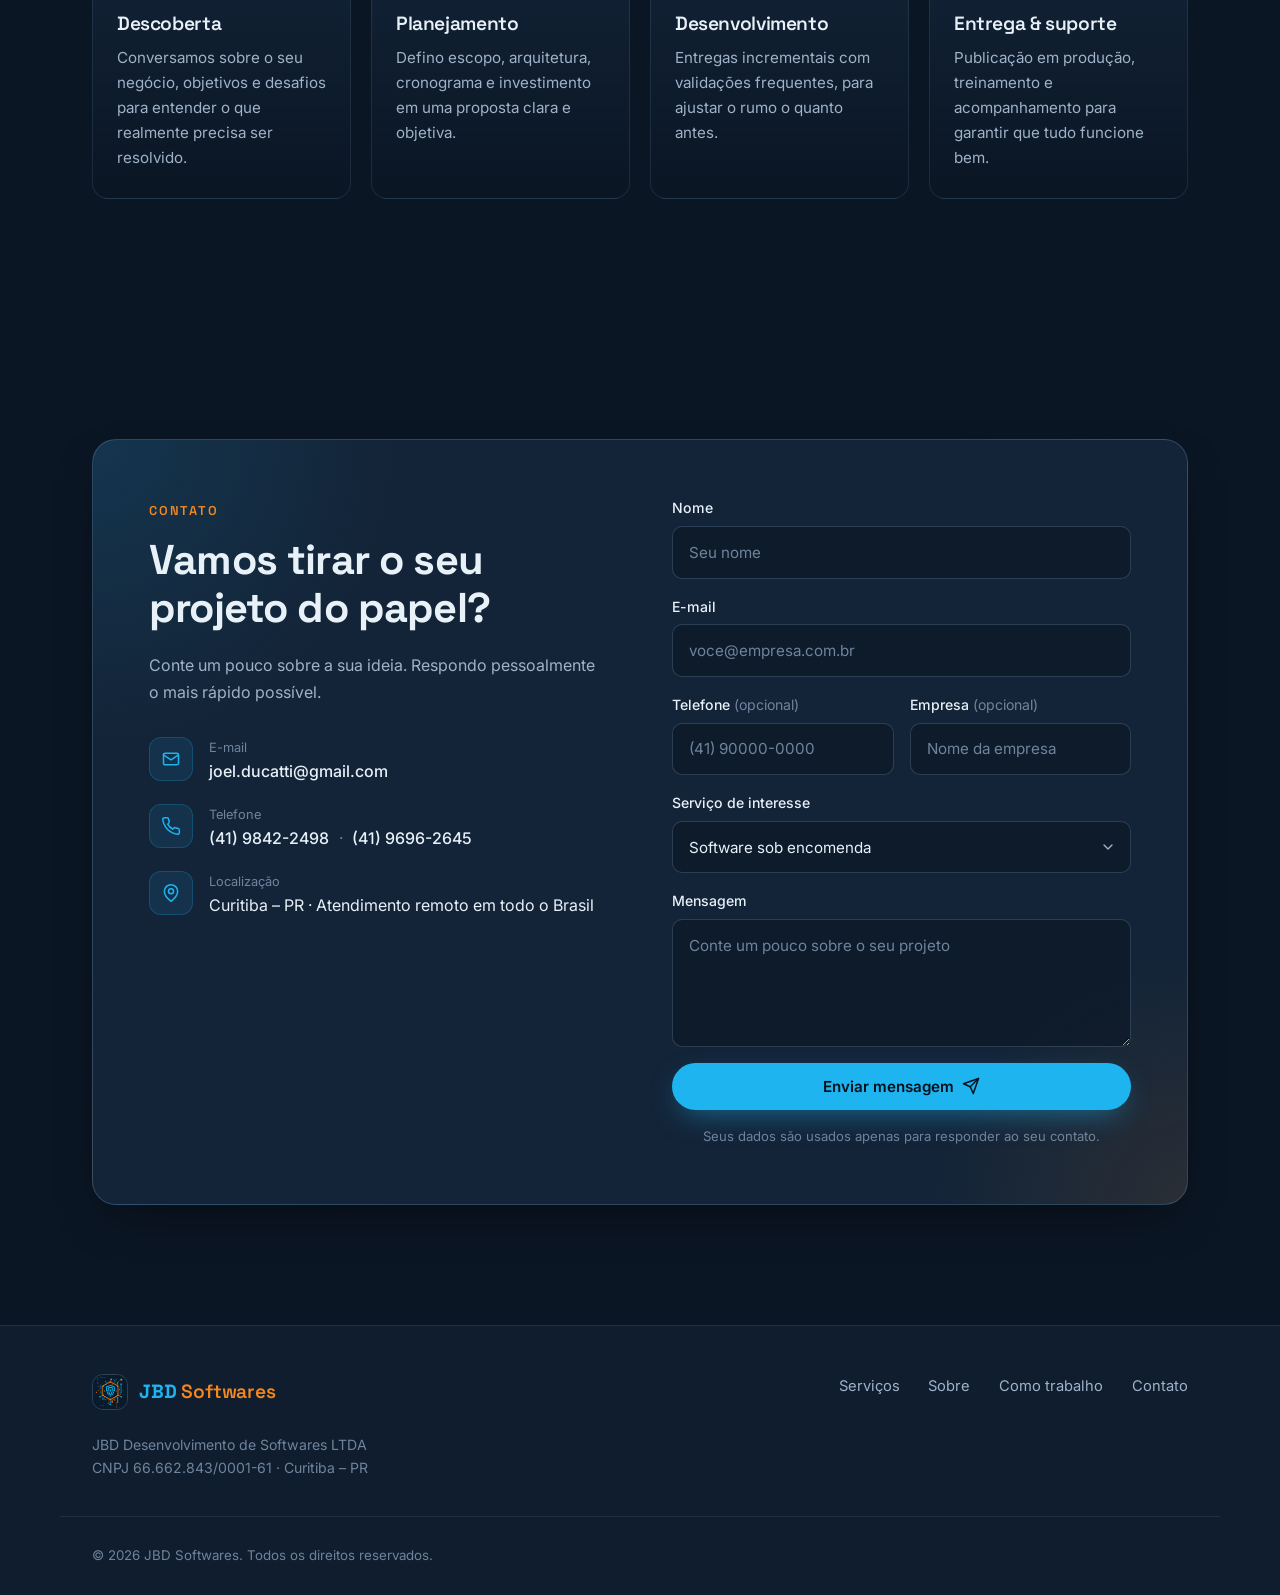
==== commit 6062dfbc: "Adapta o site para publicação no Netlify - Formulário de contato enviado via Netlify Forms (AJAX), c" ====
--- a/index.html
+++ b/index.html
@@ -272,14 +272,30 @@
             </ul>
           </div>
 
-          <form class="form" id="contact-form" novalidate>
+          <form class="form" id="contact-form" name="contato" method="POST" action="/obrigado.html"
+                data-netlify="true" netlify-honeypot="bot-field" novalidate>
+            <input type="hidden" name="form-name" value="contato">
+            <p class="visually-hidden" aria-hidden="true">
+              <label>Não preencha este campo: <input name="bot-field" tabindex="-1" autocomplete="off"></label>
+            </p>
+
             <div class="field">
               <label for="nome">Nome</label>
               <input id="nome" name="nome" type="text" autocomplete="name" placeholder="Seu nome" required>
             </div>
             <div class="field">
-              <label for="empresa">Empresa <span class="optional">(opcional)</span></label>
-              <input id="empresa" name="empresa" type="text" autocomplete="organization" placeholder="Nome da empresa">
+              <label for="email">E-mail</label>
+              <input id="email" name="email" type="email" autocomplete="email" placeholder="voce@empresa.com.br" required>
+            </div>
+            <div class="field-row">
+              <div class="field">
+                <label for="telefone">Telefone <span class="optional">(opcional)</span></label>
+                <input id="telefone" name="telefone" type="tel" autocomplete="tel" placeholder="(41) 90000-0000">
+              </div>
+              <div class="field">
+                <label for="empresa">Empresa <span class="optional">(opcional)</span></label>
+                <input id="empresa" name="empresa" type="text" autocomplete="organization" placeholder="Nome da empresa">
+              </div>
             </div>
             <div class="field">
               <label for="servico">Serviço de interesse</label>
@@ -300,7 +316,7 @@
               Enviar mensagem
               <svg width="18" height="18" viewBox="0 0 24 24" fill="none" stroke="currentColor" stroke-width="2" stroke-linecap="round" stroke-linejoin="round" aria-hidden="true"><path d="m22 2-7 20-4-9-9-4z"/><path d="M22 2 11 13"/></svg>
             </button>
-            <p class="form__note" id="form-note" role="status">Ao enviar, seu aplicativo de e-mail será aberto com a mensagem pronta.</p>
+            <p class="form__note" id="form-note" role="status">Seus dados são usados apenas para responder ao seu contato.</p>
           </form>
         </div>
       </div>
--- a/assets/css/styles.css
+++ b/assets/css/styles.css
@@ -530,6 +530,40 @@
 
 .form__note { font-size: 0.82rem; color: var(--text-subtle); margin: 0; text-align: center; }
 .form__note.is-error { color: #f87171; }
+.form__note.is-success { color: #34d399; }
+
+.field-row { display: grid; grid-template-columns: 1fr 1fr; gap: 1rem; }
+.btn:disabled { opacity: 0.65; cursor: progress; transform: none; }
+
+.visually-hidden {
+  position: absolute !important;
+  width: 1px;
+  height: 1px;
+  margin: -1px;
+  padding: 0;
+  overflow: hidden;
+  clip: rect(0 0 0 0);
+  white-space: nowrap;
+  border: 0;
+}
+
+/* ---------- Página de obrigado / 404 ---------- */
+.status-page {
+  min-height: 100vh;
+  display: grid;
+  place-items: center;
+  padding: 48px var(--gutter);
+  text-align: center;
+}
+.status-page__box { max-width: 520px; }
+.status-page__box img {
+  width: 96px;
+  height: 96px;
+  margin: 0 auto 28px;
+  border-radius: 22px;
+  border: 1px solid var(--border-strong);
+}
+.status-page__box p { margin-bottom: 2rem; }
 
 /* ---------- Rodapé ---------- */
 .footer { border-top: 1px solid var(--border); padding: 48px 0 28px; background: var(--bg-alt); }
@@ -604,6 +638,7 @@
 }
 
 @media (max-width: 560px) {
+  .field-row,
   .cards,
   .steps { grid-template-columns: 1fr; }
   .stats { grid-template-columns: repeat(3, 1fr); gap: 0 1rem; }
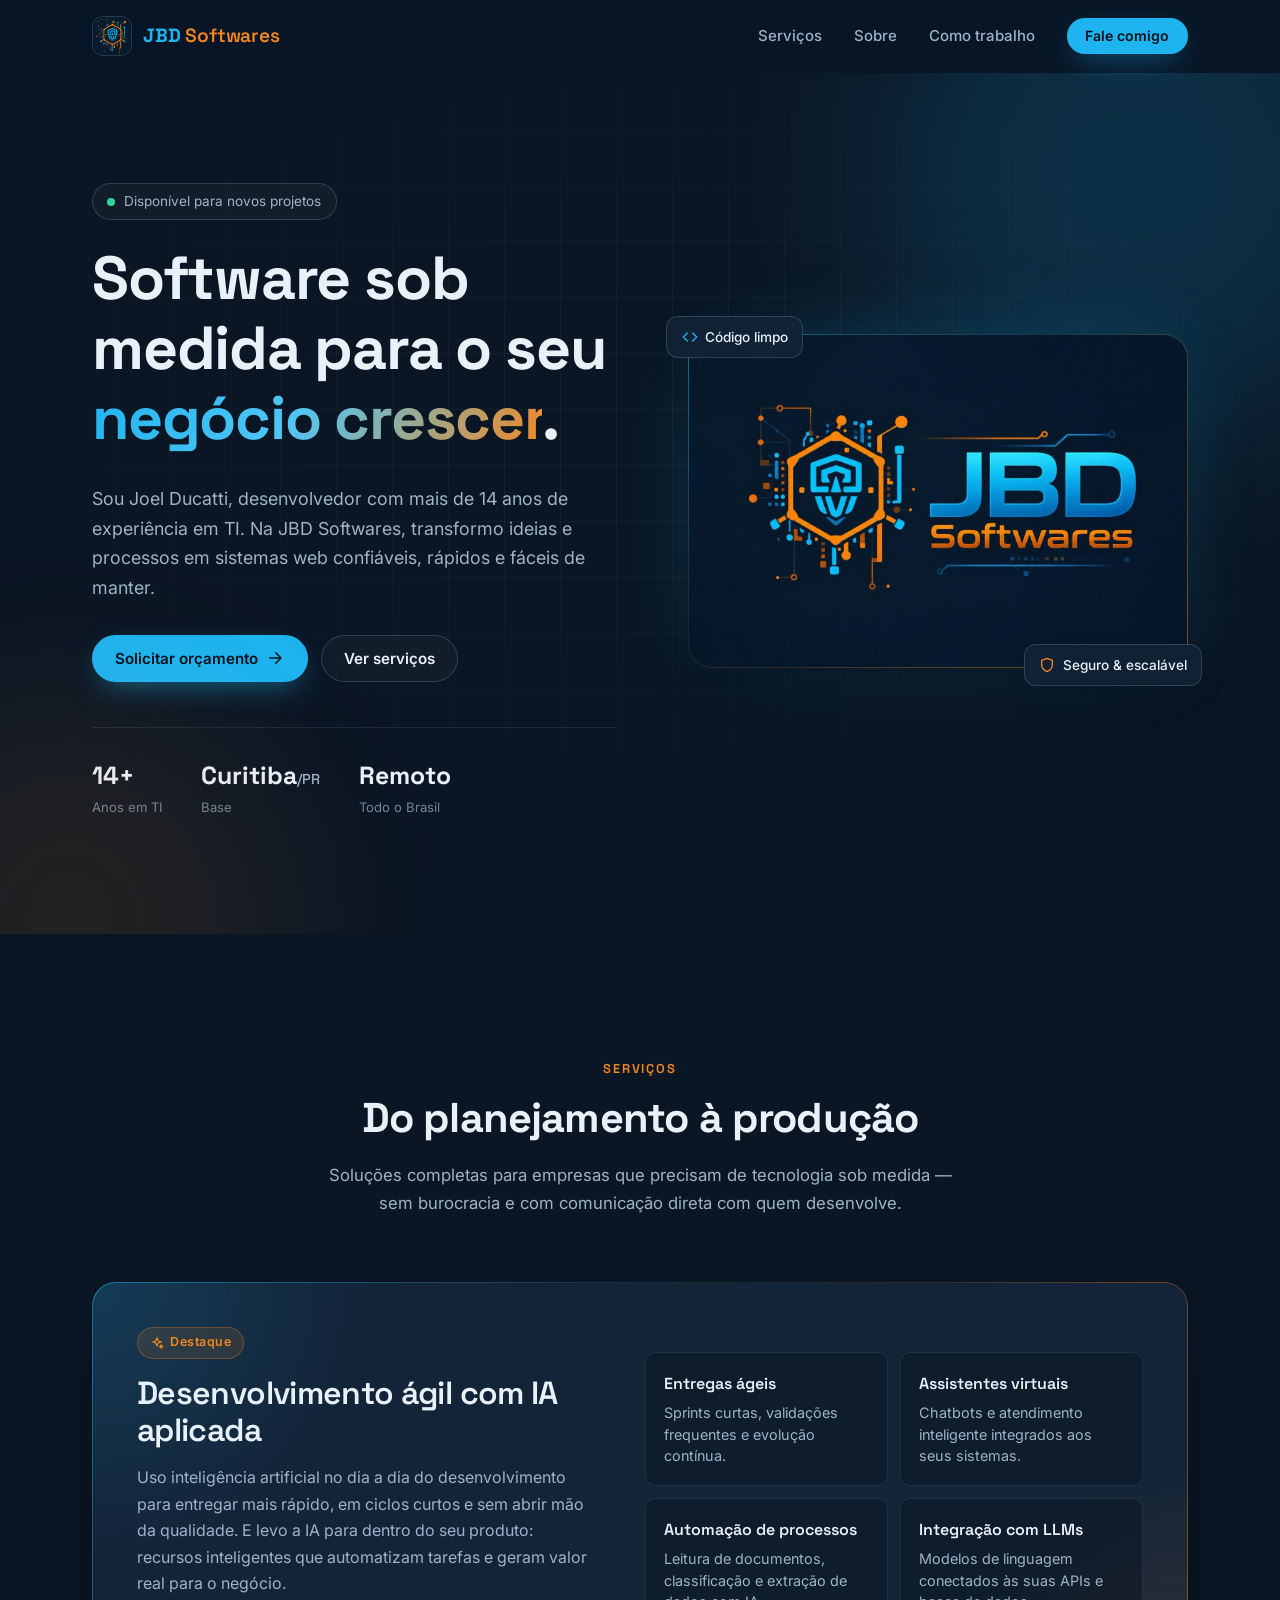
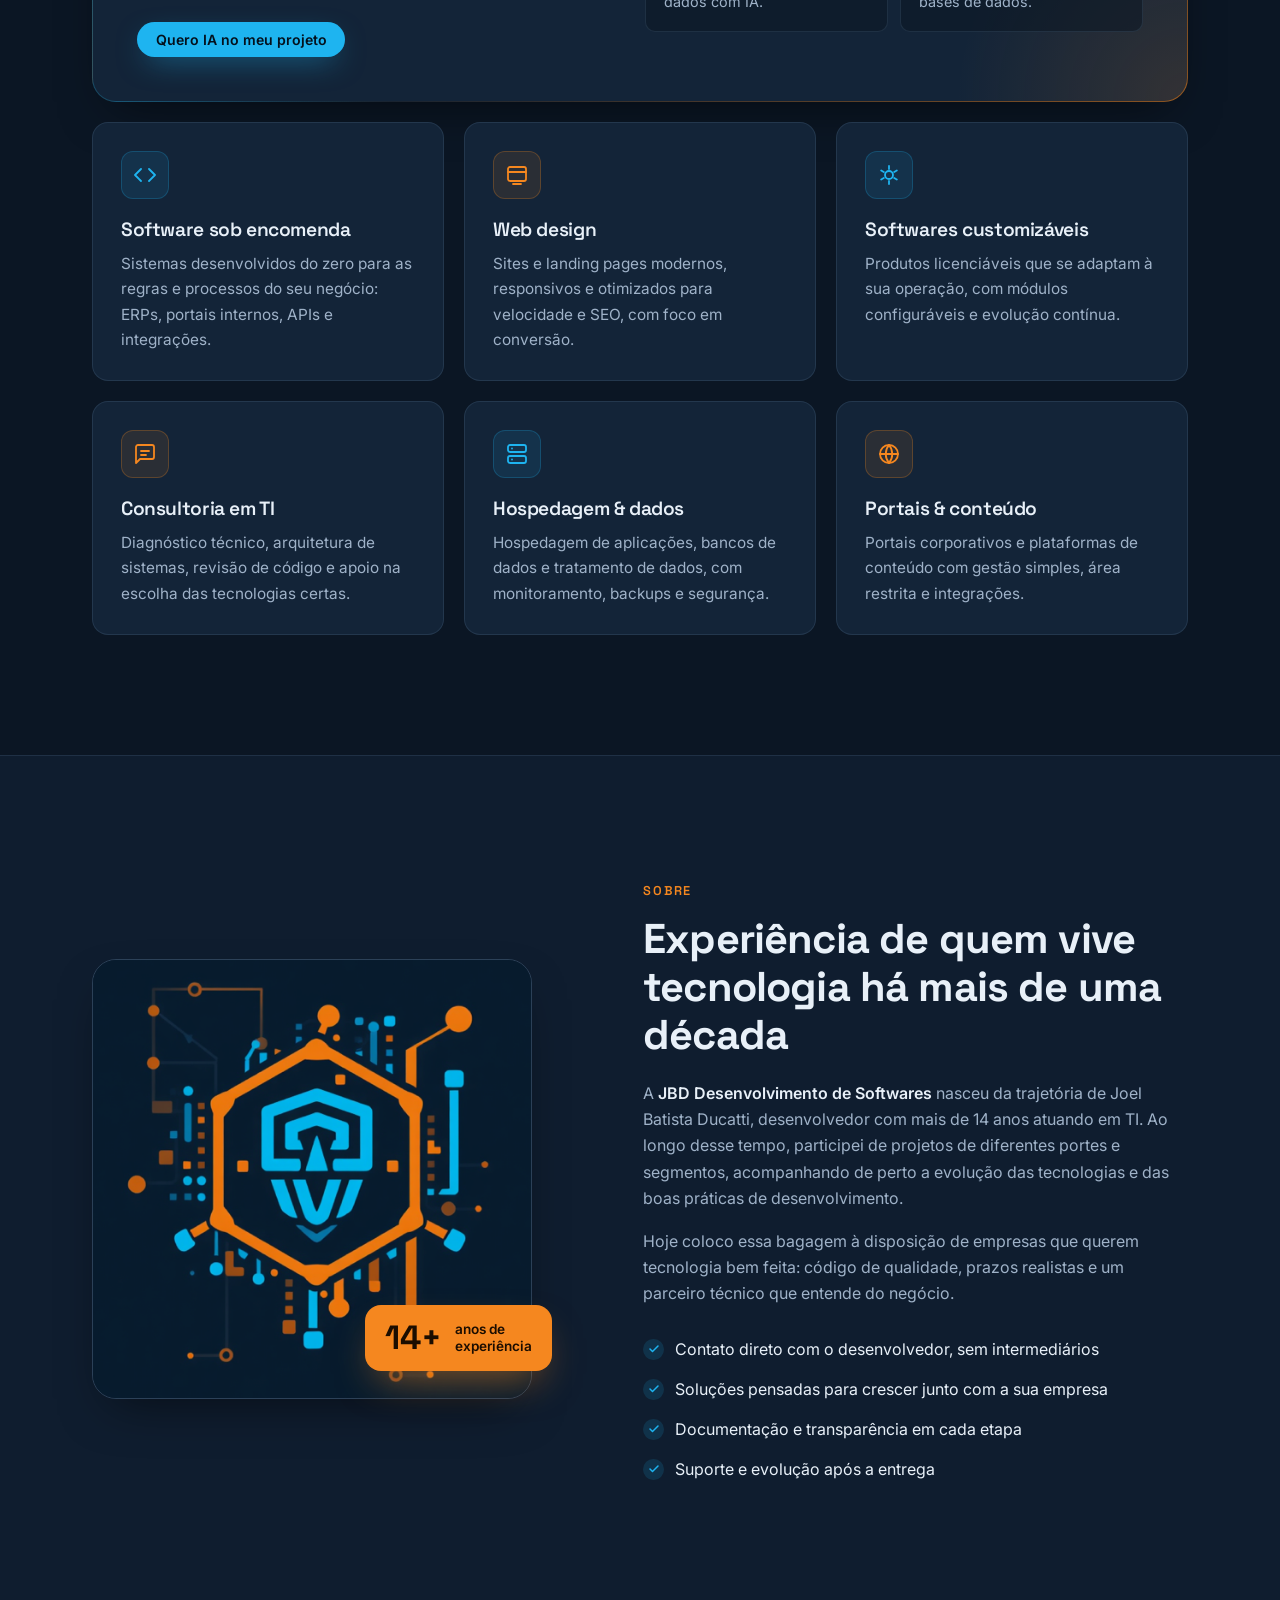
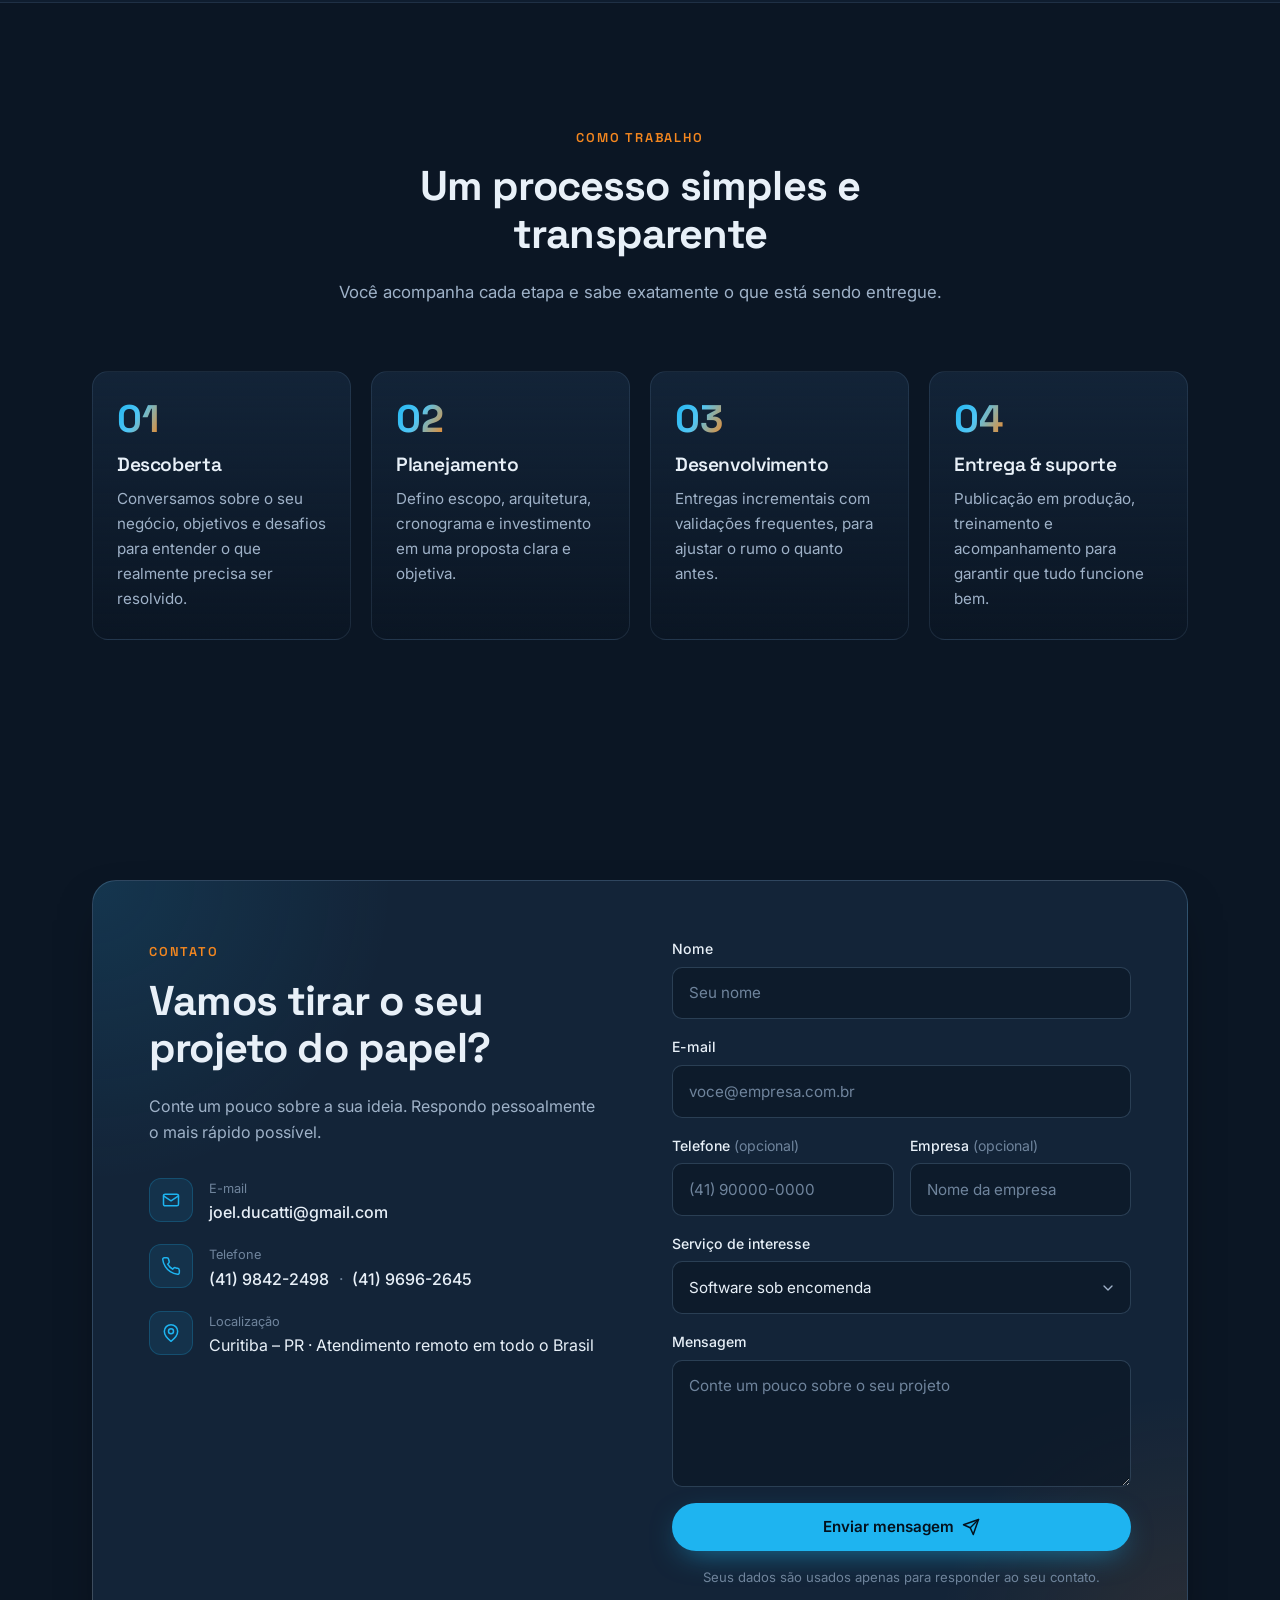
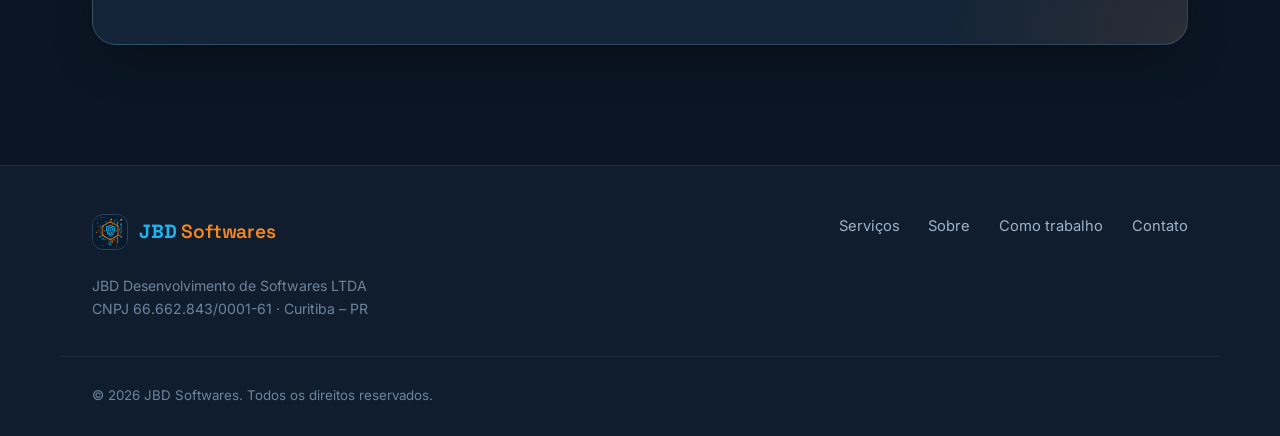
==== commit 09003505: "Adiciona destaque de desenvolvimento ágil com IA aplicada - Bloco em destaque na seção de Serviços c" ====
--- a/index.html
+++ b/index.html
@@ -4,7 +4,7 @@
   <meta charset="UTF-8">
   <meta name="viewport" content="width=device-width, initial-scale=1.0">
   <title>JBD Softwares | Desenvolvimento de Software sob Medida</title>
-  <meta name="description" content="JBD Desenvolvimento de Softwares — software sob encomenda, web design, consultoria em TI e hospedagem. Mais de 14 anos de experiência. Curitiba – PR.">
+  <meta name="description" content="JBD Desenvolvimento de Softwares — software sob encomenda, desenvolvimento ágil com IA aplicada, web design, consultoria em TI e hospedagem. Mais de 14 anos de experiência. Curitiba – PR.">
   <meta name="theme-color" content="#0b1624">
 
   <meta property="og:type" content="website">
@@ -21,6 +21,7 @@
   <link href="https://fonts.googleapis.com/css2?family=Inter:wght@400;500;600&family=Space+Grotesk:wght@500;600;700&display=swap" rel="stylesheet">
 
   <link rel="stylesheet" href="assets/css/styles.css">
+  <meta name="facebook-domain-verification" content="uzadyqwftc3lzl0vm5e65drp3jfn5y" />
 </head>
 <body>
 
@@ -106,6 +107,41 @@
           <h2>Do planejamento à produção</h2>
           <p>Soluções completas para empresas que precisam de tecnologia sob medida — sem burocracia e com comunicação direta com quem desenvolve.</p>
         </header>
+
+        <article class="feature reveal">
+          <div class="feature__content">
+            <span class="feature__badge">
+              <svg width="14" height="14" viewBox="0 0 24 24" fill="none" stroke="currentColor" stroke-width="2" stroke-linecap="round" stroke-linejoin="round" aria-hidden="true"><path d="M12 3l1.9 5.1L19 10l-5.1 1.9L12 17l-1.9-5.1L5 10l5.1-1.9z"/><path d="M19 15l.8 2.2L22 18l-2.2.8L19 21l-.8-2.2L16 18l2.2-.8z"/></svg>
+              Destaque
+            </span>
+            <h3>Desenvolvimento ágil com IA aplicada</h3>
+            <p>
+              Uso inteligência artificial no dia a dia do desenvolvimento para entregar mais rápido,
+              em ciclos curtos e sem abrir mão da qualidade. E levo a IA para dentro do seu produto:
+              recursos inteligentes que automatizam tarefas e geram valor real para o negócio.
+            </p>
+            <a href="#contato" class="btn btn--primary btn--sm">Quero IA no meu projeto</a>
+          </div>
+
+          <ul class="feature__list">
+            <li>
+              <strong>Entregas ágeis</strong>
+              <span>Sprints curtas, validações frequentes e evolução contínua.</span>
+            </li>
+            <li>
+              <strong>Assistentes virtuais</strong>
+              <span>Chatbots e atendimento inteligente integrados aos seus sistemas.</span>
+            </li>
+            <li>
+              <strong>Automação de processos</strong>
+              <span>Leitura de documentos, classificação e extração de dados com IA.</span>
+            </li>
+            <li>
+              <strong>Integração com LLMs</strong>
+              <span>Modelos de linguagem conectados às suas APIs e bases de dados.</span>
+            </li>
+          </ul>
+        </article>
 
         <div class="cards">
           <article class="card reveal">
@@ -301,6 +337,7 @@
               <label for="servico">Serviço de interesse</label>
               <select id="servico" name="servico">
                 <option>Software sob encomenda</option>
+                <option>IA aplicada / automação</option>
                 <option>Web design / site</option>
                 <option>Software customizável</option>
                 <option>Consultoria em TI</option>
--- a/assets/css/styles.css
+++ b/assets/css/styles.css
@@ -328,6 +328,66 @@
 
 .section__head { max-width: 640px; margin: 0 auto clamp(40px, 6vw, 64px); text-align: center; }
 .section__head p { font-size: 1.05rem; margin: 0; }
+
+/* ---------- Destaque: IA aplicada ---------- */
+.feature {
+  position: relative;
+  display: grid;
+  grid-template-columns: 1fr 1.1fr;
+  gap: clamp(28px, 5vw, 56px);
+  align-items: center;
+  margin-bottom: 20px;
+  padding: clamp(28px, 4vw, 44px);
+  border-radius: var(--radius-lg);
+  border: 1px solid transparent;
+  background:
+    radial-gradient(500px circle at 0% 0%, rgba(30, 180, 240, 0.16), transparent 55%),
+    radial-gradient(420px circle at 100% 100%, rgba(245, 135, 31, 0.14), transparent 55%),
+    linear-gradient(var(--surface), var(--surface)) padding-box,
+    linear-gradient(130deg, rgba(30, 180, 240, 0.6), rgba(255, 255, 255, 0.06) 45%, rgba(245, 135, 31, 0.55)) border-box;
+  box-shadow: var(--shadow);
+}
+.feature__badge {
+  display: inline-flex;
+  align-items: center;
+  gap: 0.4rem;
+  padding: 0.3rem 0.75rem;
+  margin-bottom: 1rem;
+  border-radius: 999px;
+  font-size: 0.78rem;
+  font-weight: 600;
+  letter-spacing: 0.04em;
+  color: var(--orange);
+  background: rgba(245, 135, 31, 0.12);
+  border: 1px solid rgba(245, 135, 31, 0.3);
+}
+.feature h3 { font-size: clamp(1.5rem, 2.6vw, 2rem); }
+.feature__content p { margin-bottom: 1.6rem; }
+
+.feature__list {
+  list-style: none;
+  margin: 0;
+  padding: 0;
+  display: grid;
+  grid-template-columns: 1fr 1fr;
+  gap: 12px;
+}
+.feature__list li {
+  padding: 18px;
+  border-radius: var(--radius-sm);
+  background: rgba(11, 22, 36, 0.55);
+  border: 1px solid var(--border);
+  transition: border-color .25s ease;
+}
+.feature__list li:hover { border-color: rgba(30, 180, 240, 0.35); }
+.feature__list strong {
+  display: block;
+  margin-bottom: 0.3rem;
+  font-family: var(--font-display);
+  font-weight: 600;
+  color: var(--text);
+}
+.feature__list span { display: block; font-size: 0.9rem; line-height: 1.5; color: var(--text-muted); }
 
 /* ---------- Cards de serviço ---------- */
 .cards {
@@ -632,6 +692,7 @@
 
   .hero__inner,
   .about,
+  .feature,
   .contact { grid-template-columns: 1fr; }
   .hero__visual { max-width: 560px; }
   .about__media { margin: 0 auto; width: 100%; max-width: 380px; }
@@ -639,6 +700,7 @@
 
 @media (max-width: 560px) {
   .field-row,
+  .feature__list,
   .cards,
   .steps { grid-template-columns: 1fr; }
   .stats { grid-template-columns: repeat(3, 1fr); gap: 0 1rem; }
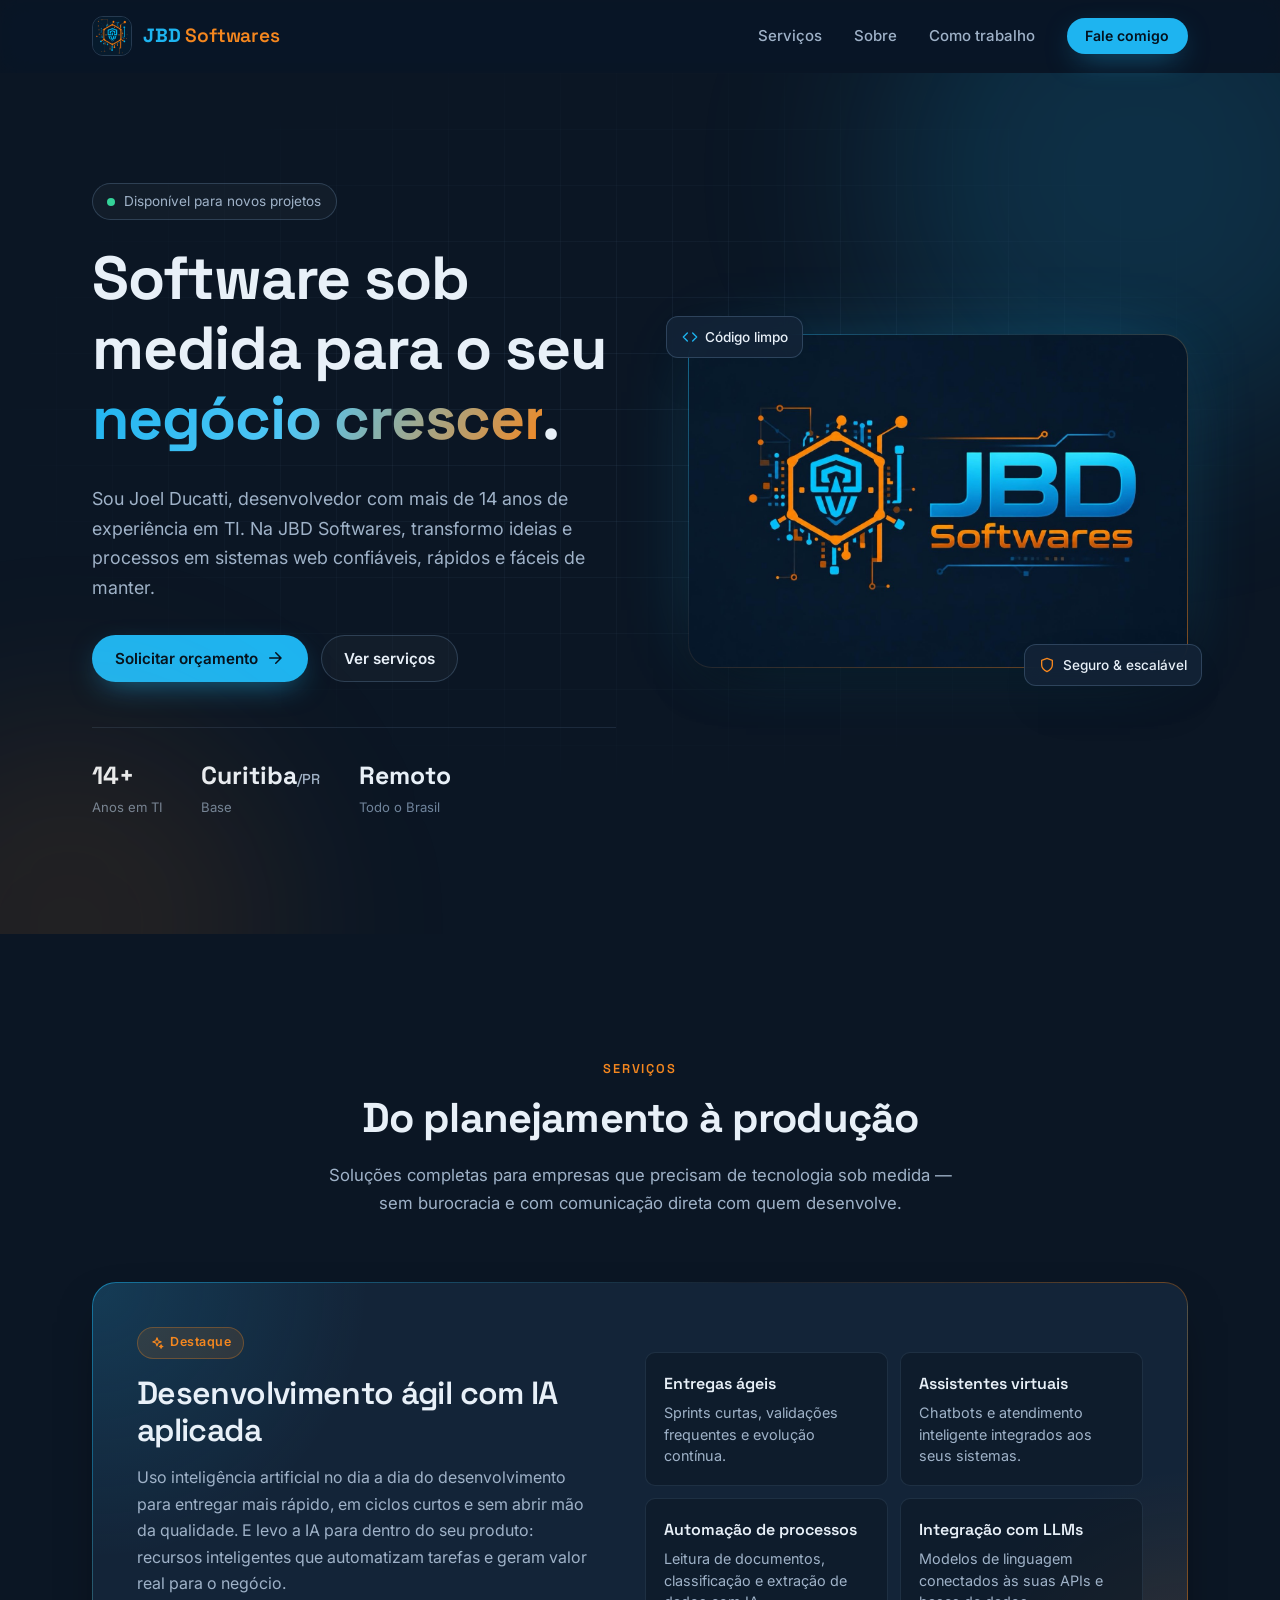
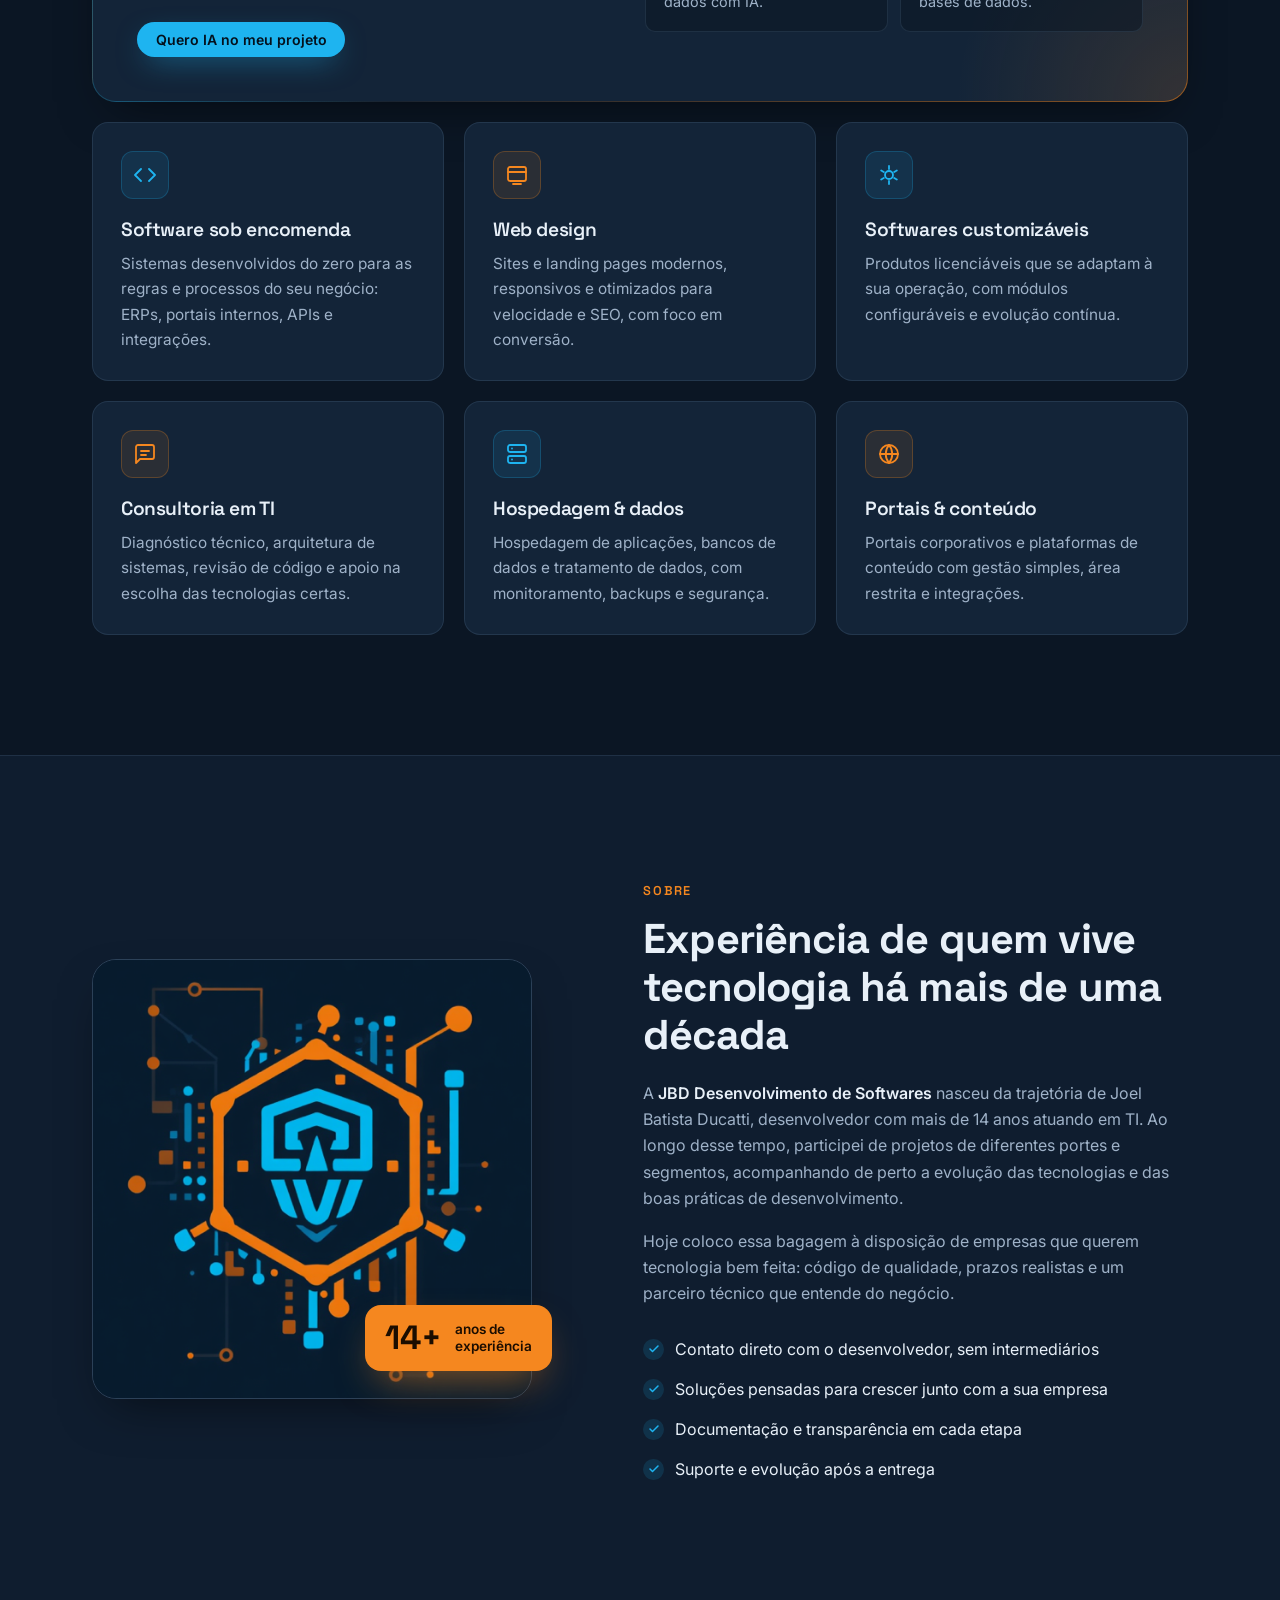
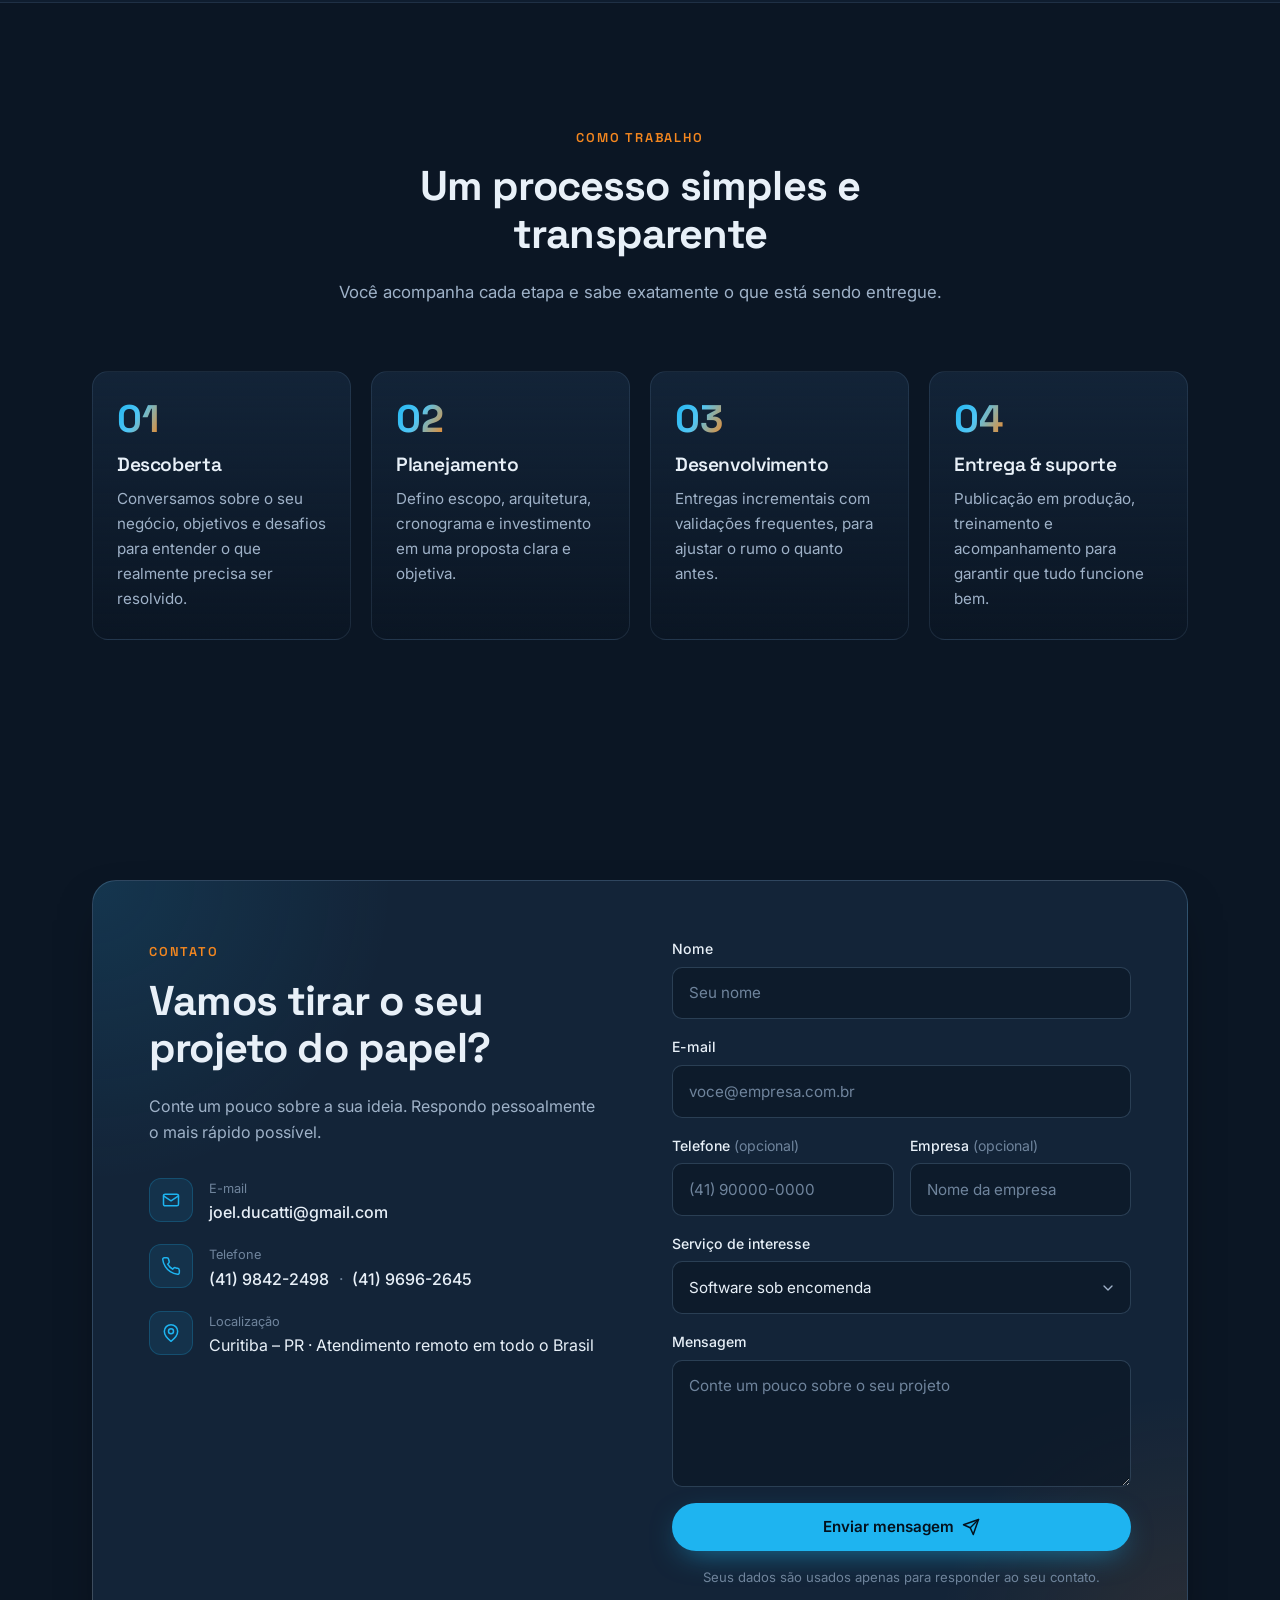
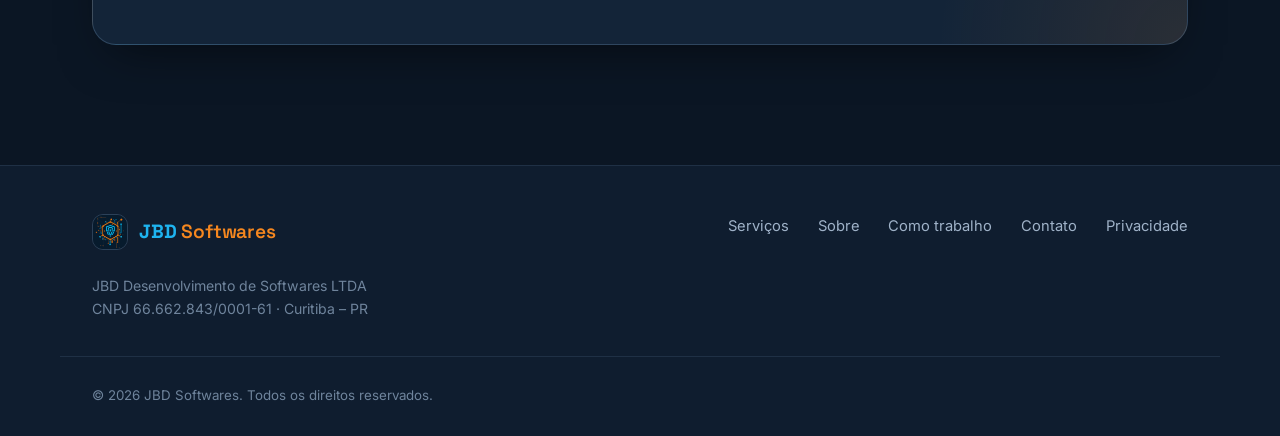
==== commit 3ba0c050: "Adiciona política de privacidade - Página /privacidade.html com a política de privacidade (LGPD), no" ====
--- a/index.html
+++ b/index.html
@@ -374,6 +374,7 @@
         <a href="#sobre">Sobre</a>
         <a href="#processo">Como trabalho</a>
         <a href="#contato">Contato</a>
+        <a href="/privacidade.html">Privacidade</a>
       </nav>
     </div>
     <div class="container footer__bottom">
--- a/assets/css/styles.css
+++ b/assets/css/styles.css
@@ -624,6 +624,24 @@
   border: 1px solid var(--border-strong);
 }
 .status-page__box p { margin-bottom: 2rem; }
+
+/* ---------- Política de privacidade ---------- */
+.legal__top { border-bottom: 1px solid var(--border); padding: 18px 0; }
+.legal { padding: clamp(48px, 8vw, 88px) 0; }
+.legal__inner { max-width: 760px; }
+.legal h1 { font-size: clamp(2rem, 4.4vw, 3rem); }
+.legal h2 { font-size: 1.35rem; margin-top: 2.4rem; }
+.legal h3 { font-size: 1.05rem; margin: 1.4rem 0 0.4rem; }
+.legal ul,
+.legal ol { margin: 0 0 1em; padding-left: 1.3rem; color: var(--text-muted); }
+.legal li { margin-bottom: 0.45em; }
+.legal li::marker { color: var(--cyan); }
+.legal strong { color: var(--text); font-weight: 600; }
+.legal a:not(.btn) { color: var(--cyan); text-decoration: underline; text-underline-offset: 3px; overflow-wrap: anywhere; }
+.legal__updated { font-size: 0.9rem; color: var(--text-subtle); }
+.legal__back { margin-top: 3rem; }
+.legal + .footer { padding: 24px 0; }
+.legal + .footer .footer__bottom { margin-top: 0; padding-top: 0; border-top: 0; }
 
 /* ---------- Rodapé ---------- */
 .footer { border-top: 1px solid var(--border); padding: 48px 0 28px; background: var(--bg-alt); }
